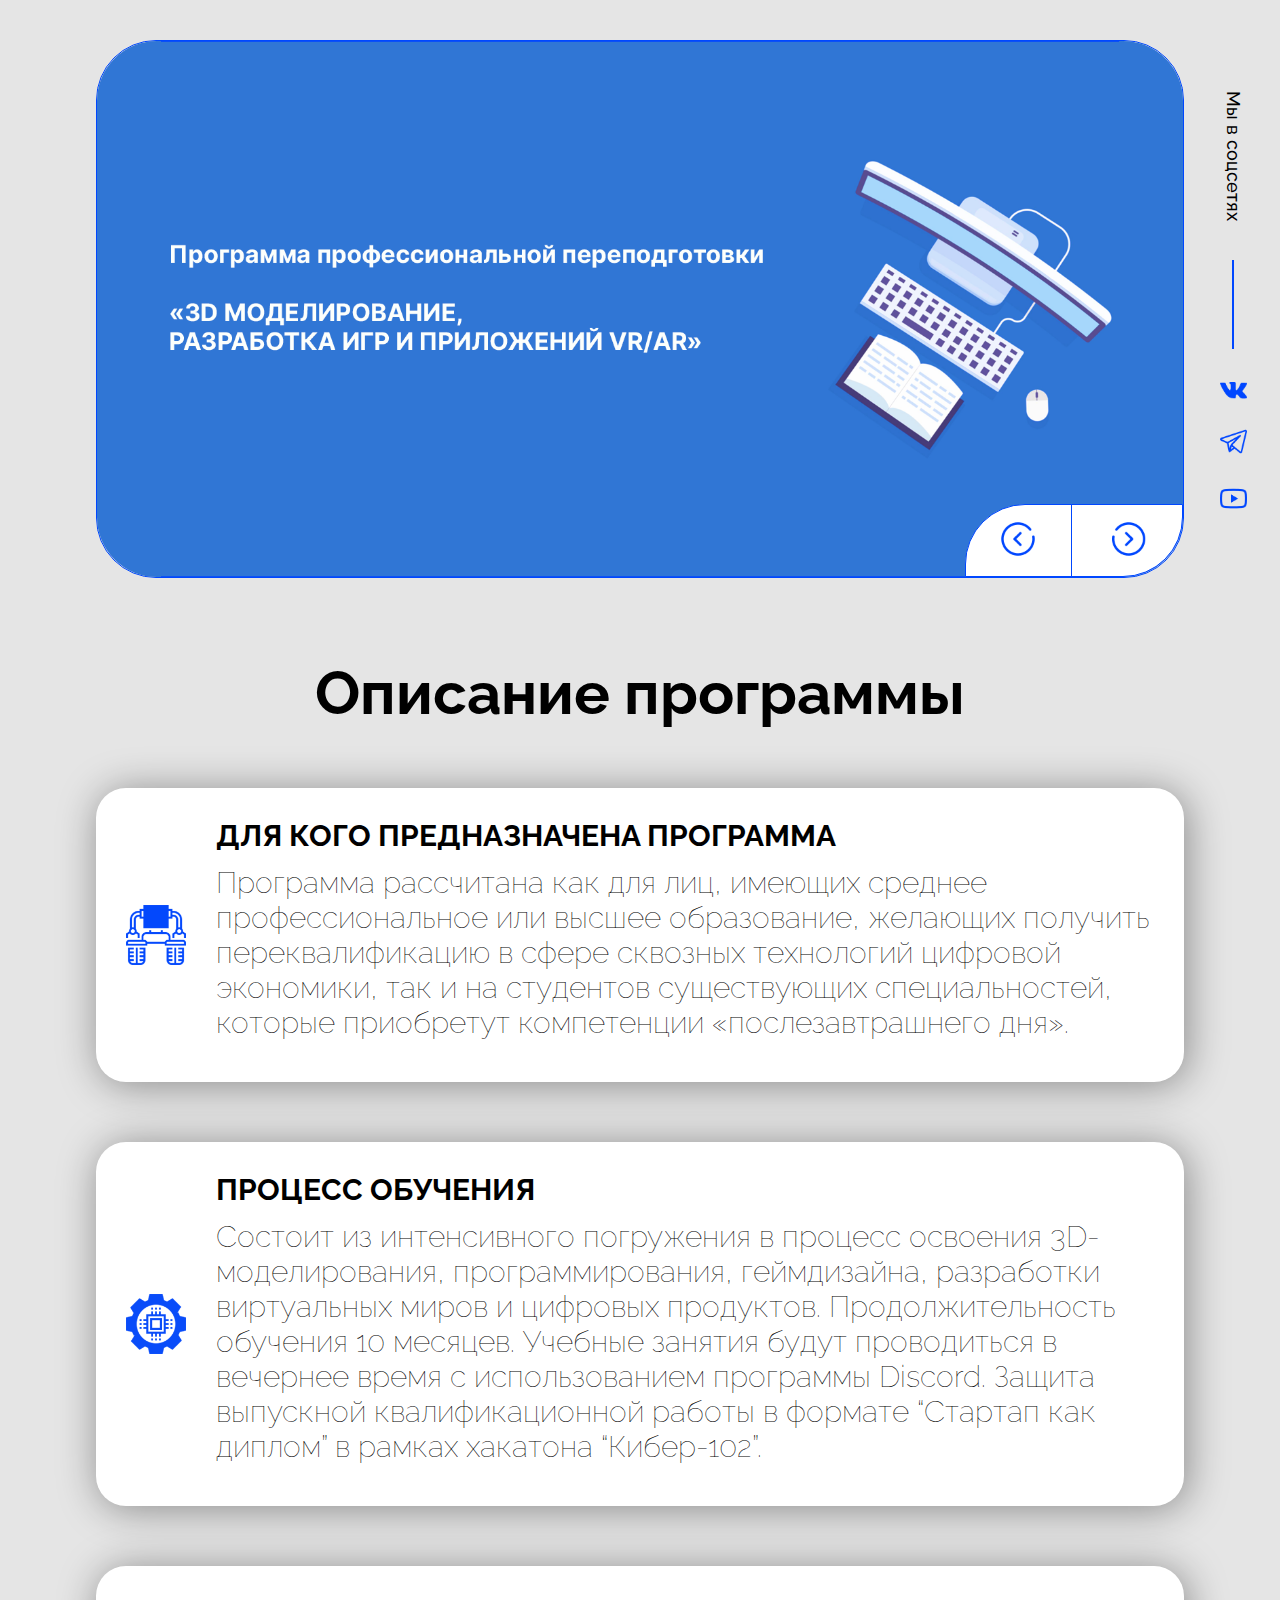
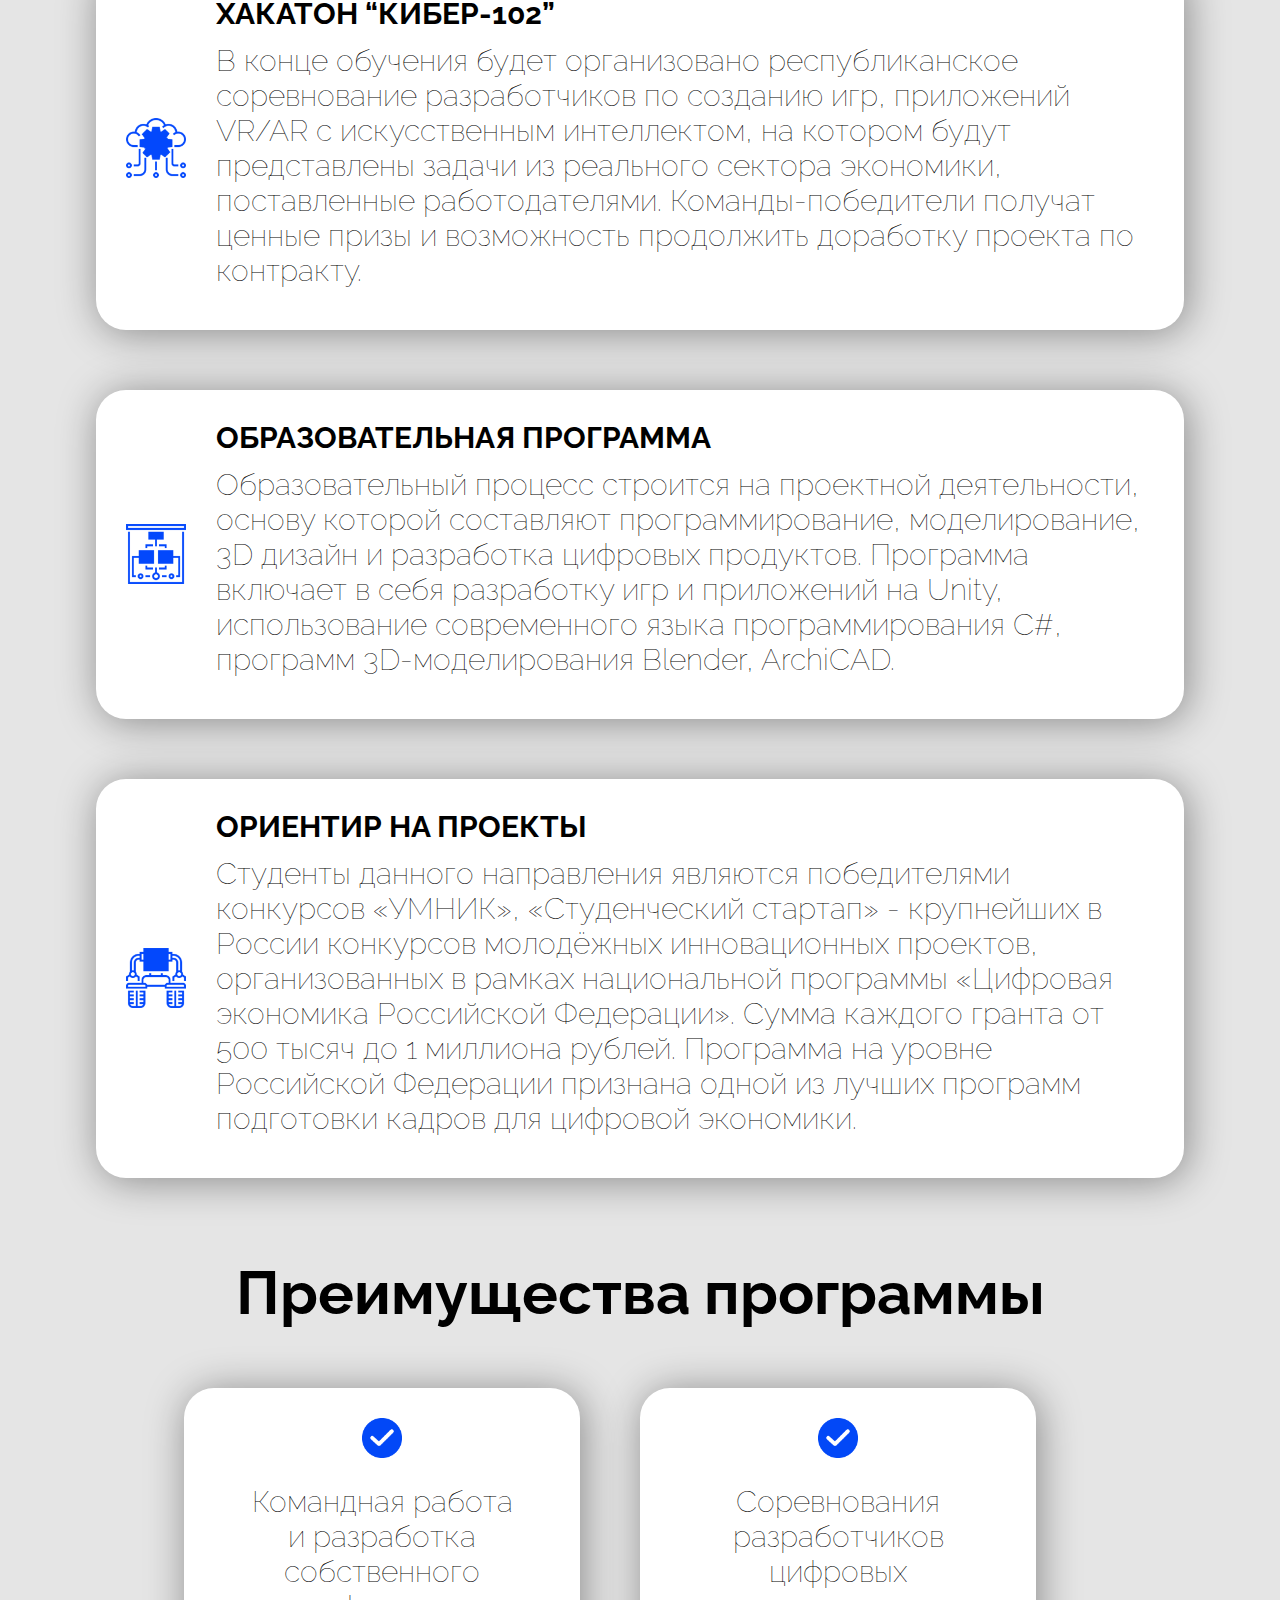
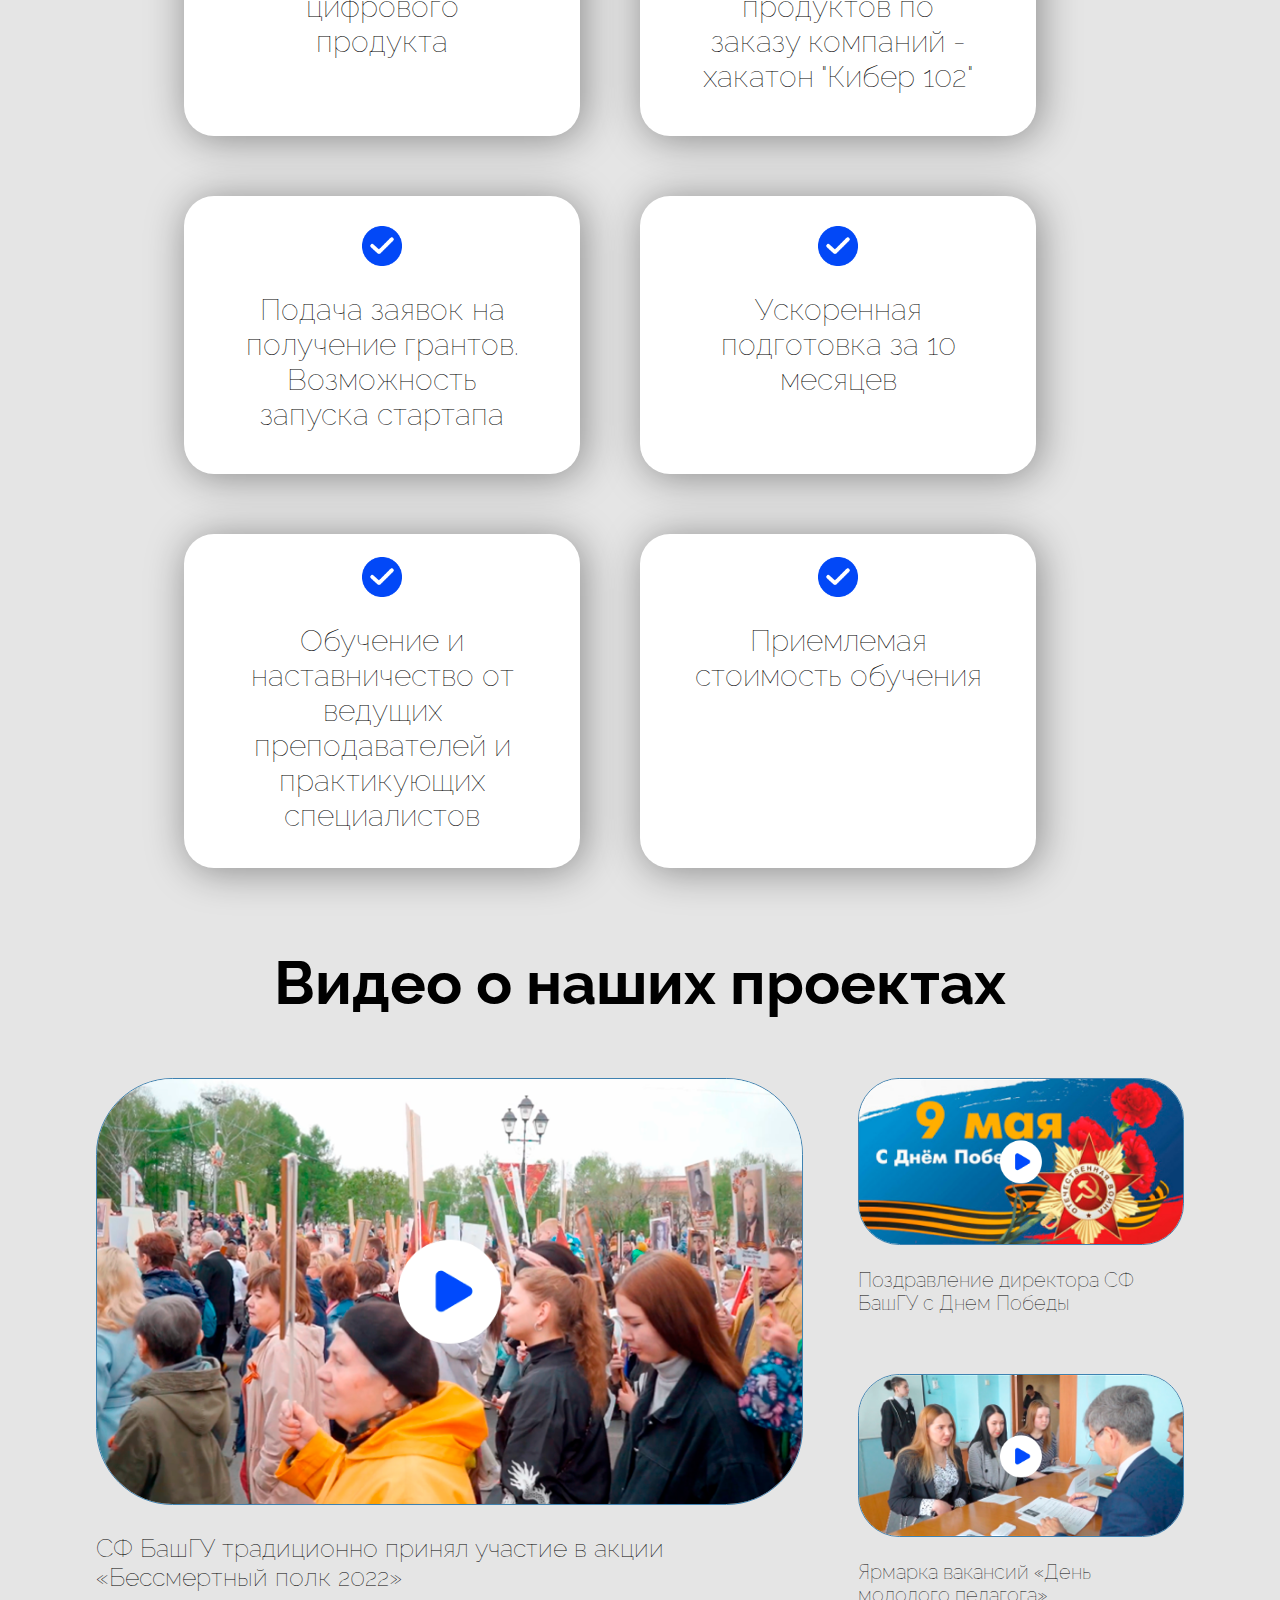
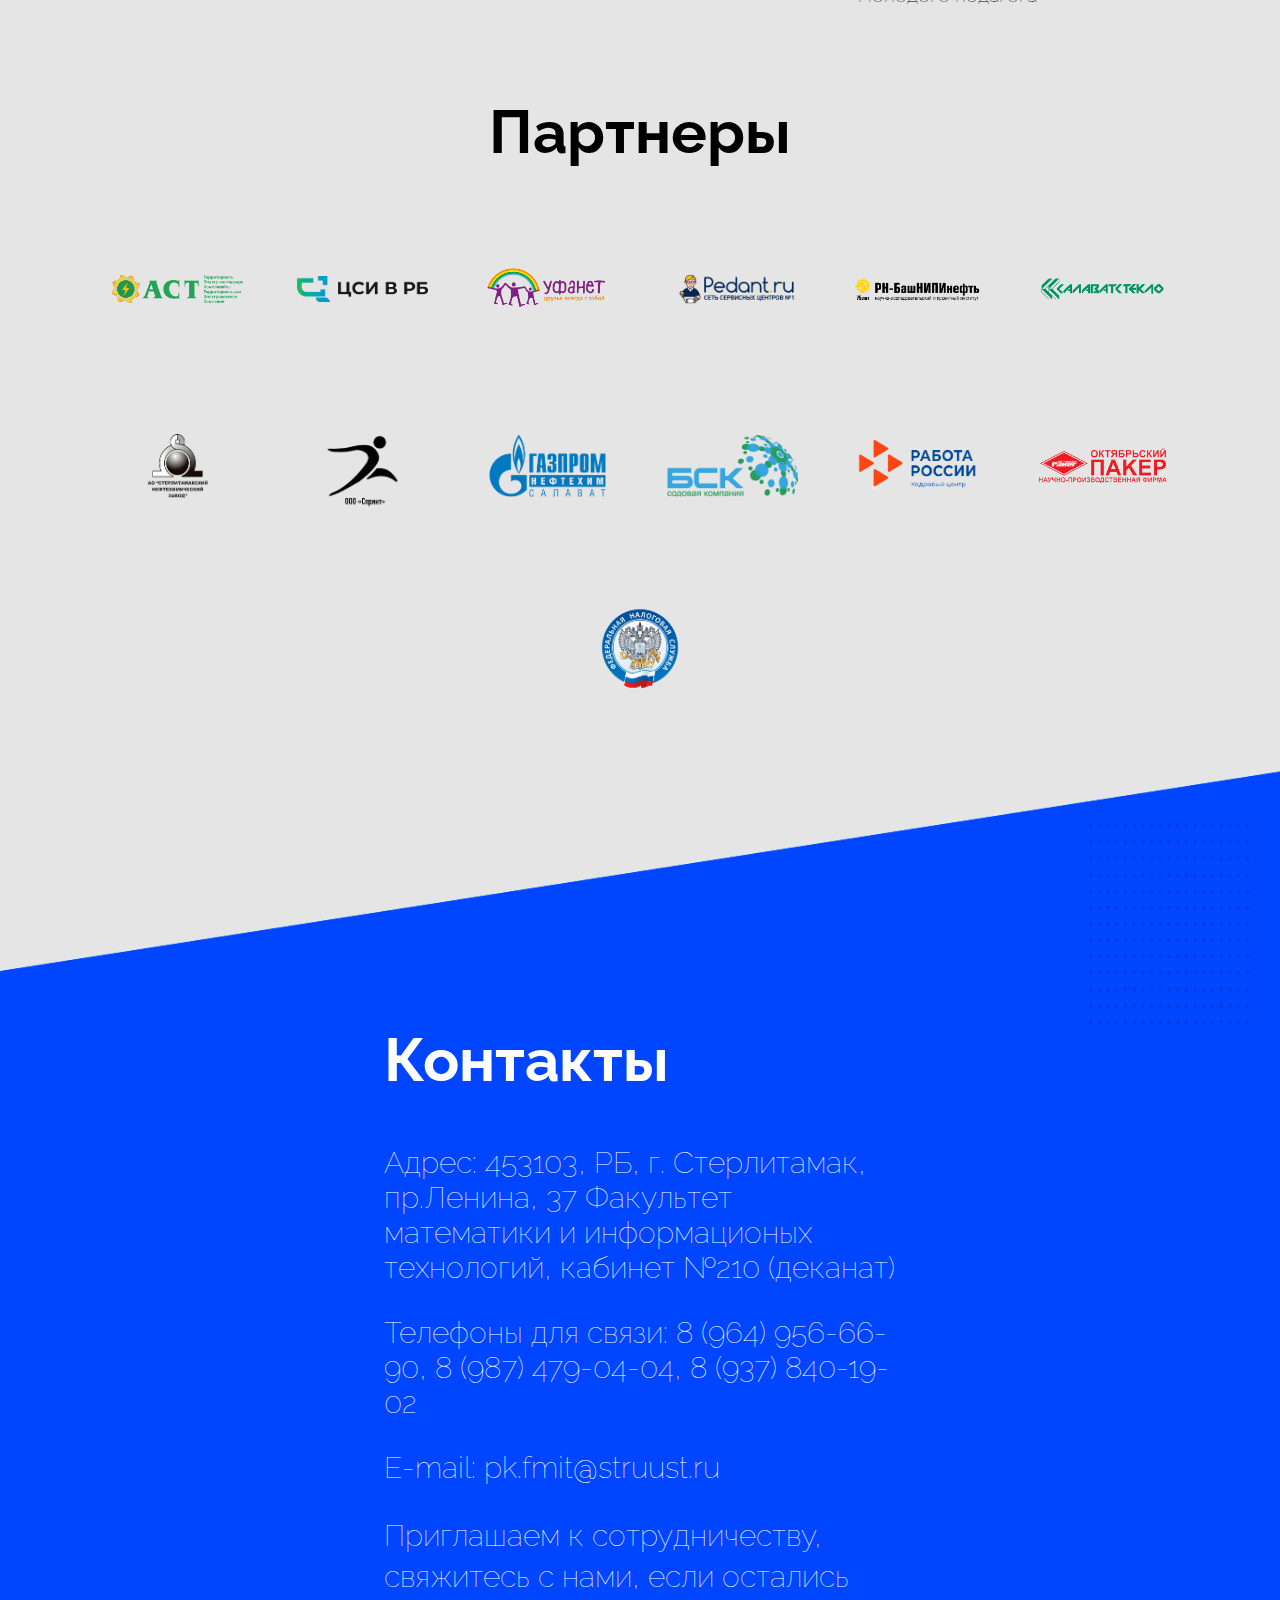
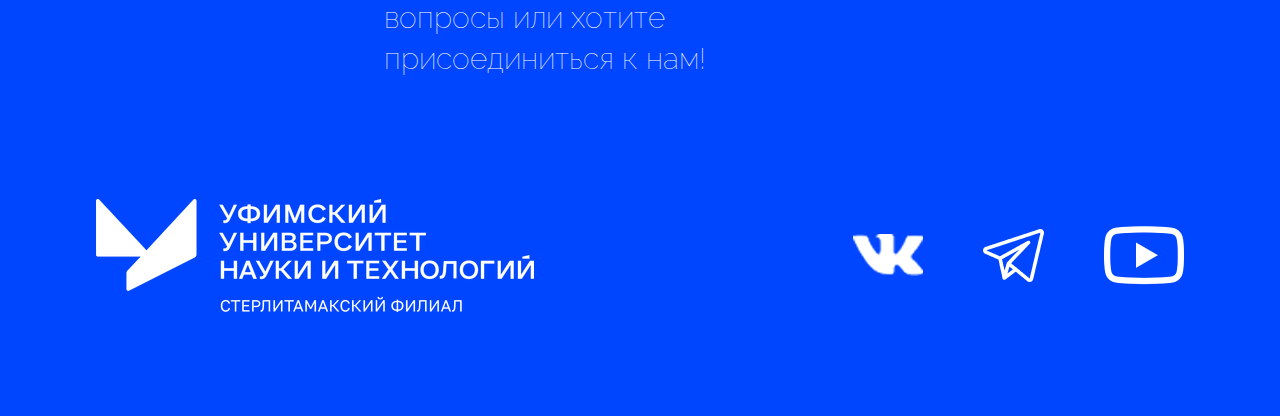
==== src/main.html @ 547895f0 "35" ====
<!DOCTYPE html>
<html lang="en">
<head>
    <meta charset="UTF-8">
    <title>Title</title>
    <link rel="stylesheet" href="style.css">
    <link rel="preconnect" href="https://fonts.googleapis.com">
    <link rel="preconnect" href="https://fonts.gstatic.com" crossorigin>
    <link href="https://fonts.googleapis.com/css2?family=Raleway:wght@400;500;600;700&display=swap" rel="stylesheet">
    <script src="slider.js"></script>
    <script src="videoplayer.js"></script>
</head>
<body>
<!--    <div class="header">-->
<!--        <div class="header-button">-->
<!--            <input id="scroll-button" type="button" value="Отправить заявку"/>-->
<!--        </div>-->
<!--    </div>-->

    <div class="wrapper">
        <div class="player">
            <video class="video"></video>
            <div class="controls">
                <div class="controls-play"><img class="controls-play-button" src="images/buttons/button-play.png"/></div>
                <div class="controls-progress"><input type="range" class="progress" min="0" max="100" step="1" value="1"></div>
                <div class="controls-time">00:00</div>
            </div>
        </div>
    </div>

    <div class="gallery">
        <div class="gallery-wrapper">
            <div class="gallery-wrapper-left">
                <img class="gallery-wrapper-item" src="images/gallery/rectangle31.png"/>
                <img class="gallery-wrapper-item" src="images/gallery/gallery11.png"/>
                <img class="gallery-wrapper-item" src="images/gallery/gallery21.png"/>
                <div class="gallery-wrapper-controls">
                    <button class="gallery-wrapper-controls-prev">
                        <img src="images/buttons/arrow-left-circle-blue.png"/>
                    </button>
                    <button class="gallery-wrapper-controls-next">
                        <img src="images/buttons/arrow-left-circle-blue.png"/>
                    </button>
                </div>
<!--                <div class="header-button">-->
<!--                    <input id="scroll-button" type="button" value="Отправить заявку"/>-->
<!--                </div>-->
            </div>
            <div class="gallery-wrapper-right">
                <p>Мы в соцсетях</p>
                <hr/>
                <a href="https://vk.com/gdvrrb" target="_blank"><img class="social-web-item" src="images/socials/vk-icon-blue.png"/></a>
                <a href="*" target="_blank"><img class="social-web-item" src="images/socials/telegram-icon-blue.png"/></a>
                <a href="*" target="_blank"><img class="social-web-item" src="images/socials/youtube-icon-blue.png"/></a>
            </div>
        </div>
    </div>
    <div class="advantages">
        <h1>Описание программы</h1>
        <div class="description-cards">
            <div class="advantages-cards-long-item">
                <img src="images/description4.png"/>
                <div class="advantages-cards-long-item-text">
                    <h3>ДЛЯ КОГО ПРЕДНАЗНАЧЕНА ПРОГРАММА </h3>
                    <p>Программа рассчитана как для лиц, имеющих среднее профессиональное или высшее образование, желающих получить переквалификацию в сфере сквозных технологий цифровой экономики, так и на студентов существующих специальностей, которые приобретут компетенции «послезавтрашнего дня».</p>
                </div>
            </div>
            <div class="advantages-cards-long-item">
                <img src="images/description1.png"/>
                <div class="advantages-cards-long-item-text">
                    <h3>ПРОЦЕСС ОБУЧЕНИЯ</h3>
                    <p>Состоит из интенсивного погружения в процесс освоения 3D-моделирования, программирования, геймдизайна, разработки виртуальных миров и цифровых продуктов. Продолжительность обучения 10 месяцев. Учебные занятия будут проводиться в вечернее время с использованием программы Discord.  Защита выпускной квалификационной работы в формате “Стартап как диплом” в рамках хакатона “Кибер-102”.</p>
                </div>
            </div>
            <div class="advantages-cards-long-item">
                <img src="images/description2.png"/>
                <div class="advantages-cards-long-item-text">
                    <h3>ХАКАТОН “КИБЕР-102”</h3>
                    <p>В конце обучения будет организовано республиканское соревнование разработчиков по созданию  игр, приложений VR/AR с искусственным интеллектом, на котором будут представлены задачи из реального сектора экономики, поставленные работодателями. Команды-победители получат ценные призы и возможность продолжить доработку проекта по контракту.</p>
                </div>
            </div>
            <div class="advantages-cards-long-item">
                <img src="images/description3.png"/>
                <div class="advantages-cards-long-item-text">
                    <h3>ОБРАЗОВАТЕЛЬНАЯ ПРОГРАММА</h3>
                    <p>Образовательный процесс строится на проектной деятельности, основу которой составляют программирование, моделирование, 3D дизайн и разработка цифровых продуктов. Программа включает в себя разработку игр и приложений на Unity, использование современного языка программирования C#,  программ 3D-моделирования Blender, ArchiCAD.</p>
                </div>
            </div>
            <div class="advantages-cards-long-item">
                <img src="images/description4.png"/>
                <div class="advantages-cards-long-item-text">
                    <h3>ОРИЕНТИР НА ПРОЕКТЫ</h3>
                    <p>Студенты данного направления являются победителями конкурсов «УМНИК», «Студенческий стартап» - крупнейших в России конкурсов молодёжных инновационных проектов, организованных в рамках национальной программы «Цифровая экономика Российской Федерации». Сумма каждого гранта от 500 тысяч до 1 миллиона рублей. Программа на уровне Российской Федерации признана одной из лучших программ подготовки кадров для цифровой экономики.</p>
                </div>
            </div>
        </div>
    </div>
    <div class="advantages">
        <h1>Преимущества программы</h1>
        <div class="advantages-cards">
            <div class="advantages-cards-short-item">
                <img src="images/checked2.png"/>
                <div class="advantages-cards-short-item-text">
                    <h3>Командная работа и разработка собственного цифрового продукта</h3>

                </div>
            </div>
            <div class="advantages-cards-short-item">
                <img src="images/checked2.png"/>
                <div class="advantages-cards-short-item-text">
                    <h3>Соревнования разработчиков цифровых продуктов по заказу компаний - хакатон "Кибер 102"</h3>
                </div>
            </div>
            <div class="advantages-cards-short-item">
                <img src="images/checked2.png"/>
                <div class="advantages-cards-short-item-text">
                    <h3>Подача заявок на получение грантов. Возможность запуска стартапа</h3>
                </div>
            </div>
            <div class="advantages-cards-short-item">
                <img src="images/checked2.png"/>
                <div class="advantages-cards-short-item-text">
                    <h3>Ускоренная подготовка за 10 месяцев</h3>
                </div>
            </div>
            <div class="advantages-cards-short-item">
                <img src="images/checked2.png"/>
                <div class="advantages-cards-short-item-text">
                    <h3>Обучение и наставничество от ведущих преподавателей и практикующих специалистов</h3>
                </div>
            </div>
            <div class="advantages-cards-short-item">
                <img src="images/checked2.png"/>
                <div class="advantages-cards-short-item-text">
                    <h3>Приемлемая стоимость обучения</h3>
                </div>
            </div>
        </div>
    </div>
    <div class="videonews">
        <div class="videonews-top">
            <h3>Видео о наших проектах</h3>
        </div>
        <div class="videonews-content">
            <div class="videonews-content-left">
                <div class="videonews-content-left-item">
                    <div class="big-image-wrapper">
                        <img src="images/videonews11.png"/>
                        <button class="big-image-wrapper-button">
                            <img src="images/buttons/button-play.png">
                        </button>
                    </div>
<!--                    <div class="wrapper">-->
<!--                        <div class="player">-->
<!--                            <video src="images/Imagine%20Dragons%20-%20Natural.mp4"></video>-->
<!--                            <div class="controls">-->
<!--                                <div class="controls-play"><img class="controls-play-button" src="images/buttons/button-play.png"/></div>-->
<!--                                <div class="controls-stop"><img class="controls-play-button" src="images/buttons/button-stop.png"/></div>-->
<!--                                <div class="controls-progress"><input type="range" class="progress"></div>-->
<!--                                <div class="controls-time">00:00</div>-->
<!--                            </div>-->
<!--                        </div>-->
<!--                    </div>-->
                    <p>СФ БашГУ традиционно принял участие в акции «Бессмертный полк 2022»</p>
                </div>
            </div>
            <div class="videonews-content-right">
                <div class="videonews-content-right-item">
                    <div class="small-image-wrapper">
                        <img src="images/videonews21.png"/>
                        <button class="small-image-wrapper-button">
                            <img src="images/buttons/button-play.png"/>
                        </button>
                    </div>
<!--                    <div class="wrapper">-->
<!--                        <div class="player">-->
<!--                            <video src="images/Imagine%20Dragons%20-%20Natural.mp4"></video>-->
<!--                            <div class="controls">-->
<!--                                <div class="controls-play"><img class="controls-play-button" src="images/buttons/button-play.png"/></div>-->
<!--                                <div class="controls-stop"><img class="controls-play-button" src="images/buttons/button-stop.png"/></div>-->
<!--                                <div class="controls-progress"><input type="range" class="progress"></div>-->
<!--                                <div class="controls-time">00:00</div>-->
<!--                            </div>-->
<!--                        </div>-->
<!--                    </div>-->
                    <p>Поздравление директора СФ БашГУ с Днем Победы</p>
                </div>
                <div class="videonews-content-right-item">
                    <div class="small-image-wrapper">
                        <img src="images/videonews31.png"/>
                        <button class="small-image-wrapper-button">
                            <img src="images/buttons/button-play.png"/>
                        </button>
                    </div>
<!--                    <div class="wrapper">-->
<!--                        <div class="player">-->
<!--                            <video src="images/Imagine%20Dragons%20-%20Natural.mp4"></video>-->
<!--                            <div class="controls">-->
<!--                                <div class="controls-play"><img class="controls-play-button" src="images/buttons/button-play.png"/></div>-->
<!--                                <div class="controls-stop"><img class="controls-play-button" src="images/buttons/button-stop.png"/></div>-->
<!--                                <div class="controls-progress"><input type="range" class="progress"></div>-->
<!--                                <div class="controls-time">00:00</div>-->
<!--                            </div>-->
<!--                        </div>-->
<!--                    </div>-->
                    <p>Ярмарка вакансий «День молодого педагога»</p>
                </div>
            </div>
        </div>
    </div>
    <div class="partners">
        <h1>Партнеры</h1>
        <div class="partners-content">
            <div class="partners-content-item"><img src="images/partners/parnters-AST.png" /></div>
            <div class="partners-content-item"><img src="images/partners/partners-CSI.png" /></div>
            <div class="partners-content-item"><img src="images/partners/parnters-ufanet.png" /></div>
            <div class="partners-content-item"><img src="images/partners/parnters-Pedant.png" /></div>
            <div class="partners-content-item"><img src="images/partners/parnters-RN-BNIPIN.png" /></div>
            <div class="partners-content-item"><img src="images/partners/parnters-SalavatSteklo.png" /></div>
            <div class="partners-content-item"><img src="images/partners/parnters-SNHZ.png" /></div>
            <div class="partners-content-item"><img src="images/partners/parnters-Sprint.png" /></div>
            <div class="partners-content-item"><img src="images/partners/parnters-GNHS.png" /></div>
            <div class="partners-content-item"><img src="images/partners/partners-BSK.png" /></div>
            <div class="partners-content-item"><img src="images/partners/partners-RabotaRossii1.png" /></div>
            <div class="partners-content-item"><img src="images/partners/parnters-Paker.png" /></div>
            <div class="partners-content-item"><img src="images/partners/parnters-FNZ1.png" /></div>
        </div>
    </div>
    <div class="background-contacts">
        <div class="contacts">
            <div class="contacts-content">
                <div class="contacts-content-left">
                    <h1>Контакты</h1>
                    <p><span>Адрес:</span> 453103, РБ, г. Стерлитамак, пр.Ленина, 37 Факультет математики и информационых технологий, кабинет №210 (деканат)</p>
                    <p><span>Телефоны для связи:</span> 8 (964) 956-66-90, 8 (987) 479-04-04, 8 (937) 840-19-02</p>
                    <p><span>E-mail:</span> pk.fmit@struust.ru</p>
                    <h3>Приглашаем к сотрудничеству, свяжитесь с нами, если остались вопросы или хотите присоединиться к нам!</h3>
                </div>
<!--                <div class="contacts-content-right">-->
<!--                    <form>-->
<!--                        <h2>Заполните форму для связи с нами</h2>-->
<!--                        <input type="text" placeholder="Ваше имя"/>-->
<!--                        <input type="tel" placeholder="Телефон"/>-->
<!--                        <input type="email" placeholder="E-mail"/>-->
<!--                        <input type="submit" value="Отправить заявку"/>-->
<!--                    </form>-->
<!--                </div>-->
            </div>
        </div>
        <div class="footer">
            <div class="footer-left">
                <a href="https://uustr.ru" target="_blank">
                    <img src="images/socials/rsz_1БЕЛЫЙ.png"/>
                </a>
<!--                <div class="footer-left-title">-->
<!--                    <p>УФИМСКИЙ УНИВЕРСИТЕТ НАУКИ И ТЕХНОЛОГИЙ</p>-->
<!--                    <h3>СТЕРЛИТАМАКСИЙ ФИЛИАЛ</h3>-->
<!--                </div>-->
            </div>
            <div class="footer-right">
                <a href="https://vk.com/gdvrrb" target="_blank"><img src="images/socials/vk-icon-white1.png"/></a>
                <a href="*" target="_blank"><img src="images/socials/telegram-icon-white.png"/></a>
                <a href="*" target="_blank"><img src="images/socials/youtube-icon-white.png"/></a>
            </div>
        </div>
    </div>
</body>
</html>
---- src/style.css ----
:root {
    --scale: 1;
}

*, *::before, *::after {
    box-sizing: border-box;
}

body {
    color: #000000;
    background-color: #E5E5E5;
    font-family: 'Raleway', sans-serif;
    display: flex;
    flex-direction: column;
    align-items: center;
    margin: 0;
}

button {
    padding: 0;
    background: none;
    border: none;
    cursor: pointer;
}

.header {
    width: 85%;
    display: flex;
    justify-content: flex-end;
    margin-top: 30px;
}

.header-button {
    position: absolute;
    top: 0;
    right: 0;
    display: flex;
    flex-direction: column;
    flex-wrap: nowrap;
    align-items: center;
}

.header-button input{
    background-color: white;
    color: black;
    font-weight: 400;
    font-size: 24px;
    line-height: 28px;
    width: 100%;
    padding: 32px 24px;
    border: 1px solid #0047FF;
    border-radius: 0 60px;
}

.header-button input[type="button"] {
    background: #ffffff;
    font-weight: 600;
    line-height: 42px;
    color: #0047ff;
    cursor: pointer;
    font-size: 1.6vw;
}

.advantages {
    width: 85%;
    margin: 0 auto;
}

.advantages h1 {
    text-align: center;
    font-weight: 700;
    font-size: 60px;
    line-height: 70px;
    margin-top: 80px;
    margin-bottom: 60px;
}

.description-cards {
    display: flex;
    flex-direction: row;
    flex-wrap: wrap;
    justify-content: center;
}

.advantages-cards {
    display: flex;
    flex-direction: row;
    flex-wrap: wrap;
    justify-content: center;
}

/*.advantages-cards-short-item:nth-child(n+4) {*/
/*    margin-bottom: 0;*/
/*}*/

.advantages-cards-long-item {
    background: #FFFFFF;
    box-shadow: calc(3px * var(--scale)) calc(3px * var(--scale)) calc(40px * var(--scale)) rgba(0, 0, 0, 0.4);
    border-radius: calc(30px * var(--scale));
    padding: calc(30px * var(--scale));
    width: 100%;
    margin-bottom: calc(60px * var(--scale));
    display: flex;
    flex-direction: row;
    flex-wrap: nowrap;
    gap: 30px;
}

.advantages-cards-long-item:last-child {
    margin-bottom: 0;
}

.advantages-cards-long-item img {
    width: calc(60px * var(--scale));
    height: calc(60px * var(--scale));
    margin: auto;
}

.advantages-cards-long-item h3 {
    font-weight: 700;
    font-size: calc(30px * var(--scale));
    line-height: calc(35px * var(--scale));
    margin-top: 0;
    margin-bottom: calc(12px * var(--scale));
}

.advantages-cards-long-item p {
    font-weight: 100;
    font-size: calc(30px * var(--scale));
    line-height: calc(35px * var(--scale));
    margin-top: 0;
    margin-bottom: calc(12px * var(--scale));
}

.advantages-cards-short-item {
    background: #FFFFFF;
    box-shadow: calc(3px * var(--scale)) calc(3px * var(--scale)) calc(40px * var(--scale)) rgba(0, 0, 0, 0.4);
    border-radius: calc(30px * var(--scale));
    padding: calc(30px * var(--scale));
    width: calc(396px * var(--scale));
    margin-right: calc(60px * var(--scale));
    margin-bottom: calc(60px * var(--scale));
    display: flex;
    flex-direction: column;
    flex-wrap: nowrap;
    position: relative;
}

.advantages-cards-short-item img {
    width: calc(40px * var(--scale));
    height: calc(40px * var(--scale));
    margin-bottom: calc(26px * var(--scale));
    margin-left: auto;
    margin-right: auto;
    display: block;
}

.advantages-cards-short-item-text {
    height: 100%;
}

.advantages-cards-short-item h3 {
    font-weight: 100;
    font-size: calc(30px * var(--scale));
    line-height: calc(35px * var(--scale));
    text-align: center;
    margin: 0 30px calc(12px * var(--scale));
}

.advantages-cards-short-item p {
    font-weight: 400;
    margin-top: 0;
    font-size: calc(30px * var(--scale));
    line-height: calc(35px * var(--scale));
}

.gallery {
    width: 100%;
    overflow: hidden;
    margin: 40px auto 0;
}

.gallery-wrapper {
    display: flex;
    flex-direction: row;
    align-items: flex-start;
    position: relative;
    width: 100%;
    height: 100%;
    justify-content: center;
}

.gallery-wrapper-left {
    position: relative;
    width: 85%;
    height: calc(42vw * var(--scale));
    border: 1px solid #0047FF;
    border-radius: 60px;
}

.gallery-wrapper-right {
    position: absolute;
    top: 4vw;
    right: 2.6vw;
    display: flex;
    flex-direction: column;
    flex-wrap: nowrap;
    align-items: center;
}

.gallery-wrapper-right a {
    cursor: pointer;
}

.gallery-wrapper-right p, .gallery-wrapper-right hr {
    writing-mode: vertical-rl;
}

.gallery-wrapper-right p {
    margin: 0;
    font-weight: 500;
    font-size: 18px;
    line-height: 21px;
}

.gallery-wrapper-right hr {
    margin: 3vw 0 2.6vw;
    border: 1px solid #0047FF;
    height: 7vw;
}

.gallery-wrapper-item {
    position: absolute;
    top: 0;
    left: 0;
    width: 100%;
    height: 100%;
    border-radius: 60px;
    opacity: 0;
    transition: opacity 0.5s ease-in-out;
 }

.gallery-wrapper-item.active {
    opacity: 1;
}

.gallery-wrapper-controls {
    position: absolute;
    bottom: 0;
    right: 0;
    background-color: white;
    border-radius: 60px 0;
    border: 1px solid #0047FF;
}

.gallery-wrapper-controls button {
    width: 160px;
    height: 105px;
    width: 8.3vw;
    height: 5.5vw;
}

.gallery-wrapper-controls button.gallery-wrapper-controls-prev {
    border-right: 1px solid #0047FF;
}

.gallery-wrapper-controls button img {
    width: 3.1vw;
}

.gallery-wrapper-controls-next img {
    transform: scaleX(-1);
}

.social-web-item {
    margin-bottom: 2vw;
    width: 2.1vw;
}

.background-news {
    width: 100%;
    background-image: url("images/news-background1.png");
    background-position: 0 0;
    background-repeat: no-repeat;
    background-size: 100% 100%;

    display: flex;
    justify-content: center;

    padding-top: 324px;
    padding-bottom: 228px;
}

.news {
    width: 85%;
    display: flex;
    flex-wrap: nowrap;
    flex-direction: column;
    color: #FFF;
}

.news-top {

}

.news-top hr {
    border: 2px solid #FFF;
    margin-bottom: 40px;
}

.news-top-content {
    display: flex;
    flex-wrap: nowrap;
    flex-direction: row;
    align-items: baseline;
    justify-content: space-between
}

.news-top-content-left {

}

.news-top-content-left h2 {
    font-weight: 600;
    font-size: 40px;
    line-height: 47px;
}

.news-top-content-right {
    display: flex;
    flex-wrap: nowrap;
    flex-direction: row;
}

.news-top-content-right p {
    font-weight: 600;
    font-size: 30px;
    line-height: 35px;
    margin-right: 89px;
}

.news-top-content-right p:first-child {
    margin-right: 126px;
}

.news-top-content-right-prev, .news-top-content-right-next {
    padding: 0;
    background: transparent;
    border: 0;
}

.news-top-content-right-prev {
    margin-right: 21px;
}

.news-top-content-right-next {
    transform: scaleX(-1);
}

.news-content {
    display: flex;
    flex-wrap: nowrap;
    gap: 60px;
}

.news-content-short {
    width: 50%;
}

.news-content-short-item {
    border-bottom: 1px solid #E9E9E9;
}

.news-content-short-item:last-child {
    border-bottom: none;
}

.news-content-short-item p {
    font-weight: 400;
    font-size: 20px;
    line-height: 23px;
    margin-bottom: 21px;
}

.news-content-short-item h3 {
    font-weight: 600;
    font-size: 25px;
    line-height: 29px;
    margin-bottom: 50px;
}

.news-content-short-item:last-child h3{
    margin-bottom: 0;
}

.news-content-long {
    display: flex;
    /* width: 40%; */
    flex-direction: column;
    /* margin-left: 154px; */
    justify-content: space-between;
}

.news-content-long-top {
    display: flex;
    flex-direction: row;
    flex-wrap: nowrap;
    justify-content: space-between;
    margin-bottom: auto;
}

.news-content-long-top-wrapper {
    position: relative;
}

.news-content-long-top-wrapper img {
    width: 100%;
    height: 100%;
    border-radius: 40px 40px 0 0 ;
    object-fit: fill;
}

.news-content-long-top-wrapper:first-child {
    width: 66%;
}

.news-content-long-top-wrapper-date {
    position: absolute;
    top: 0;
    right: 0;
    background: #FFFFFF;
    border-radius: 0 40px;
    width: 135px;
    display: flex;
    flex-direction: column;
    flex-wrap: nowrap;
    align-content: center;
    height: 100px;
    align-items: center;
    color: #0047FF;
}

.news-content-long-top-wrapper-date h4 {
    font-weight: 600;
    font-size: 40px;
    line-height: 47px;
    margin: 0;
}

.news-content-long-top-wrapper-date p {
    font-weight: 600;
    font-size: 30px;
    line-height: 35px;
    margin: 0;
}

.news-content-long-top-wrapper-desc {
    position: absolute;
    /*bottom: 0;*/
    top: 100%;
    background: #fff;
    border-radius: 0 0 40px 40px;
    text-align: left;
    height: 37%;
    padding: 40px 45px;
    color: #000A64;
}

.news-content-long-top-wrapper:last-child .news-content-long-top-wrapper-desc{
    padding: 15px 20px;
}

.news-content-long-top-wrapper-desc p {
    margin: 0;
    font-weight: 600;
    font-size: 25px;
    line-height: 29px;
}

.news-content-long-top-wrapper:last-child .news-content-long-top-wrapper-desc p{
    font-weight: 600;
    font-size: 22px;
    line-height: 26px;
}

.news-content-long-bottom {
    display: flex;
    flex-direction: row;
    flex-wrap: nowrap;
    gap: 60px;
}

.news-content-long-bottom-item {
    width: 100%;
}

.news-content-long-bottom-item img {
    width: 100%;
    margin-bottom: 25px;
}

.news-content-long-bottom-item p {
    margin: 0 0 21px;
}

.news-content-long-bottom-item h3 {
    margin: 0;
}

.videonews {
    width: 85%;
    display: flex;
    flex-direction: column;
    flex-wrap: nowrap;
}

.videonews-top {
    display: flex;
    flex-direction: row;
    flex-wrap: nowrap;
    justify-content: center;
}

.videonews-top-left {
    width: 75%;
    display: flex;
    flex-direction: row;
    flex-wrap: nowrap;
    align-items: baseline;
    padding-bottom: 32px;
    border-bottom: 2px solid #0047FF;
    justify-content: space-between;
}

.videonews-top-left h3 {
    font-weight: 600;
    font-size: 40px;
    line-height: 47px;
    margin: 0;
    width: 65%;
}

.videonews-top-left p {
    font-weight: 600;
    font-size: 30px;
    line-height: 35px;
    margin: 0;
    text-align: center;
    width: 30%;
}

.videonews-top-right {
    width: 22%;
}

.videonews-top-right h3 {
    font-weight: 600;
    font-size: 40px;
    line-height: 47px;
    margin: 0;
    text-align: center;
}

.videonews-content {
    display: flex;
    flex-direction: row;
    flex-wrap: nowrap;
    justify-content: space-between;
}

.videonews-content-big {
    display: flex;
    flex-direction: row;
    flex-wrap: nowrap;
    width: 75%;
    justify-content: space-between;
}

.videonews-content-big-left {
    width: 65%;
}

.videonews-content-big-left p {
    font-weight: 600;
    font-size: 25px;
    line-height: 29px;
    margin: 40px 0 0 0;
}

.videonews-content-big-right {
    display: flex;
    flex-direction: column;
    flex-wrap: nowrap;
    width: 30%;
}

.videonews-content-big-right-item {
    margin-bottom: 11%;
}

.videonews-content-big-right-item p {
    font-weight: 600;
    font-size: 20px;
    line-height: 23px;
    margin: 20px 0 0 0;
}

.videonews-content-small {
    display: flex;
    flex-direction: column;
    flex-wrap: nowrap;
    width: 21%;
}

.videonews-content-small p {
    font-weight: 600;
    font-size: 25px;
    line-height: 29px;
    padding: 40px 0;
    margin: 0;
    border-bottom: 1px solid #C1C1C1;
}

.videonews-content-small > p:first-child {
    padding-top: 0;
}

.videonews-content-small p:last-child {
    padding: 0;
    border-bottom: none;
}

.videonews-content-small-button {
    margin-top: 40px;
    width: fit-content;
}

.videonews-content-small-button p {
    text-align: left;
    color: #0047FF;
    font-weight: 600;
    font-size: 30px;
    line-height: 35px;
}

.small-image-wrapper, .big-image-wrapper {
    position: relative;
}

.small-image-wrapper img, .big-image-wrapper img {
    width: 100%;
}

.small-image-wrapper > img, .big-image-wrapper > img {
    border: 1px solid #3f82b1;
}

.small-image-wrapper > img {
    border-radius: calc(20px + 18 * (100vw / 1080));
}

.big-image-wrapper > img {
    border-radius: calc(60px + 14 * (100vw / 1080));
}

.small-image-wrapper-button, .big-image-wrapper-button {
    position: absolute;
    top: 50%;
    left: 50%;
    transform: translate(-50%, -50%);
}

.small-image-wrapper-button img {
    width: 3.3vw;
}

.big-image-wrapper-button img {
    width: 8.1vw;
}

.background-contacts {
    width: 100%;
    background-image: url("images/contacts-background.png");
    background-position: 0 0;
    background-repeat: no-repeat;
    background-size: 100% 100%;

    display: flex;
    justify-content: center;
    flex-wrap: wrap;

    padding-top: 288px;
    /*padding-bottom: 228px;*/
}

.contacts {
    width: 85%;
    /*display: flex;*/
    /*margin: auto;*/
    margin-bottom: 120px;
}

.contacts-content {
    display: flex;
    flex-direction: row;
    flex-wrap: nowrap;
    justify-content: center;
    align-items: center;
}

.contacts-content-left {
    width: 47%;
    height: 63%;
    color: #FFF;
    display: flex;
    flex-direction: column;
    flex-wrap: nowrap;
    justify-content: center;
}

.contacts-content-left h1 {
    font-weight: 700;
    font-size: 60px;
    line-height: 70px;
    margin: 0 0 50px;
}

.contacts-content-left p {
    font-weight: 100;
    font-size: 30px;
    line-height: 35px;
    margin: 0 0 30px;
}

.contacts-content-left p:last-child {
    margin: 0 0 50px;
}

.contacts-content-left p span{
    font-weight: 100;
}

.contacts-content-left h3 {
    margin: 0;
    font-weight: 100;
    font-size: 30px;
    line-height: 41px;
}

.contacts-content-right {
    background: #FFFFFF;
    border-radius: 30px;
    width: 43%;
    display: flex;
    justify-content: center;
}

.contacts-content-right form {
    display: flex;
    flex-direction: column;
    flex-wrap: nowrap;
    align-items: center;
    width: 71%;
    margin: 60px 0;
}

.contacts-content-right h2 {
    font-weight: 700;
    font-size: 40px;
    line-height: 47px;
    text-align: center;
}

.contacts-content-right input {
    background-color: white;
    color: black;
    border-radius: 30px;
    border: 2px solid blue;
    font-weight: 400;
    font-size: 24px;
    line-height: 28px;
    width: 100%;
    padding: 36px 32px;
    margin-bottom: 30px;
}

.contacts-content-right input[type="submit"] {
    background: #0047FF;
    box-shadow: 4px 4px 40px rgba(17, 107, 188, 0.4);
    border-radius: 30px;
    font-weight: 600;
    /*font-size: 36px;*/
    line-height: 42px;
    color: #FFF;
    margin-bottom: 0;
    cursor: pointer;
    font-size: 1.8vw;
}

.contacts-content-right input::placeholder {
    color: #A4A4A4;
}

.footer {
    display: flex;
    flex-direction: row;
    flex-wrap: nowrap;
    width: 85%;
    padding-bottom: 100px;
    justify-content: space-between;
    align-items: center;
}

.footer-left {
    display: flex;
    flex-direction: row;
    flex-wrap: nowrap;
    gap: 27px;
    /*width: 38%;*/
}

.footer-left a {
    /*width: 35%;*/
}

.footer-left-title {
    color: #FFF;
    display: flex;
    flex-direction: column;
    flex-wrap: nowrap;
    align-items: center;
    /*width: 60%;*/
}

.footer-left-title p {
    font-weight: 500;
    font-size: 30px;
    line-height: 35px;
    margin: 0 0 5px 0;
}

.footer-left-title h3 {
    font-weight: 700;
    font-size: 50px;
    line-height: 59px;
    margin: 0;
}

.footer-right {
    display: flex;
    flex-direction: row;
    flex-wrap: nowrap;
    align-items: center;
    gap: 60px;
}

.footer-right img {
    object-fit: contain;
}

.videonews-top h3 {
    font-weight: 700;
    font-size: 60px;
    line-height: 70px;
    margin-top: 80px;
    margin-bottom: 60px;
}

.videonews-content {
    display: flex;
    flex-direction: row;
    flex-wrap: nowrap;
    justify-content: space-between;
}

.videonews-content-left {
    width: 65%;
}

.videonews-content-left-item {

}

.videonews-content-left-item img {

}

.videonews-content-left-item p {
    font-weight: 100;
    font-size: 25px;
    line-height: 29px;
}

.videonews-content-right {
    display: flex;
    flex-direction: column;
    flex-wrap: nowrap;
    width: 30%;
    justify-content: space-between;
}

.videonews-content-right-item {
    height: 45%;
}

.videonews-content-right-item img {

}

.videonews-content-right-item p {
    font-weight: 100;
    font-size: 20px;
    line-height: 23px;
}

.partners {
    width: 85%;
}

.partners h1 {
    font-weight: 700;
    font-size: 60px;
    line-height: 70px;
    margin-top: 80px;
    margin-bottom: 60px;
    text-align: center;
}

.partners-content {
    display: flex;
    flex-wrap: wrap;
    align-items: center;
    justify-content: center;
    gap: 5%;
}

.partners-content-item {
    width: 12%;
    height: 100%;
    margin-bottom: 20px;
    display: flex;
    justify-content: center;
    align-items: center;
}

.partners-content-item img {
    max-width: 100%;
    height: auto;
}

.partners-content-item:nth-child(3n+1) {
    justify-content: flex-start;
}

.partners-content-item:nth-child(3n+2) {
    justify-content: center;
}

.partners-content-item:nth-child(3n+3) {
    justify-content: flex-end;
}

.partners-content-item:last-child {
    justify-content: center;
}

@media screen and (min-width: 1610px) {
    .advantages-cards-short-item:nth-child(n+4) {
        margin-bottom: 0;
    }
}

@media screen and (max-width: 1610px) {
    .advantages-cards-short-item:nth-child(n+5) {
        margin-bottom: 0;
        padding: calc(23px * var(--scale));
    }
}

@media screen and (max-width: 1090px) {
    .advantages-cards-short-item {
        width: calc(356px * var(--scale));
    }
}

.wrapper {
    position: fixed;
    display: flex;
    justify-content: center;
    align-items: center;
    /*min-height: 100vh;*/
    height: 100%;
    width: 100%;
    background: rgba(51, 51, 51, 0.75);
    z-index: 1;
    opacity: 0;
    pointer-events: none;
}

.wrapper.active {
    opacity: 1;
    pointer-events: all;
}

.player {
    /*max-width: 850px;*/
    width: 70%;
    border-radius: 30px;
    /*top: 50%;*/
    /*left: 50%;*/
    /*transform: translate(-50%, -50%);*/
}

.player video {
    /*max-width: 100%;*/
    width: 100%;
    border-radius: 30px 30px 0 0;
}

.controls {
    background: #004afd;
    border-radius: 0px 0px 30px 30px;
    display: flex;
    align-items: center;
    padding: 20px 40px;
    margin-top: -5px;
}

.controls-stop {
    margin-left: 20px;
    cursor: pointer;
}

.controls-play {
    cursor: pointer;
}

.controls-play-button {
    transition: 1s;
}

.controls-time {
    margin-left: auto;
    font-style: normal;
    font-weight: 500;
    font-size: 24px;
    line-height: 28px;
    color: #E5E5E5;
}

.controls-progress {
    display: flex;
    width: 100%;
    margin: 0 30px;
}

.controls-progress input[type="range"] {
    background-color: transparent;
    appearance: none;
    width: 100%;
    overflow: hidden;
    outline: none;
    border-radius: 50px;
}

.controls-progress input[type="range"]::-webkit-slider-thumb {
    height: 25px;
    width: 25px;
    background: #4B7EFE;
    appearance: none;
    cursor: pointer;
    border-radius: 50px;
    box-shadow: -80.8vw 0 0 80vw #2A66FE;
    border: 0
}

.controls-progress input[type="range"]::-moz-range-thumb {
    height: 25px;
    width: 25px;
    background: #4B7EFE;
    appearance: none;
    cursor: pointer;
    border-radius: 50px;
    box-shadow: -80.8vw 0 0 80vw #2A66FE;
    border: 0
}

.controls-progress input[type="range"]::-ms-thumb
{
    height: 25px;
    width: 25px;
    background: #4B7EFE;
    appearance: none;
    cursor: pointer;
    border-radius: 50px;
    box-shadow: -80.8vw 0 0 80vw #2A66FE;
    border: 0
}

.controls-progress input[type="range"]::-webkit-slider-runnable-track {
    background-color: #0038C3;

}

 .controls-progress input[type="range"]::-moz-range-track {
     background-color: #0038C3;
 }

.controls-progress input[type="range"]::-ms-track {
    background-color: #0038C3;
 }
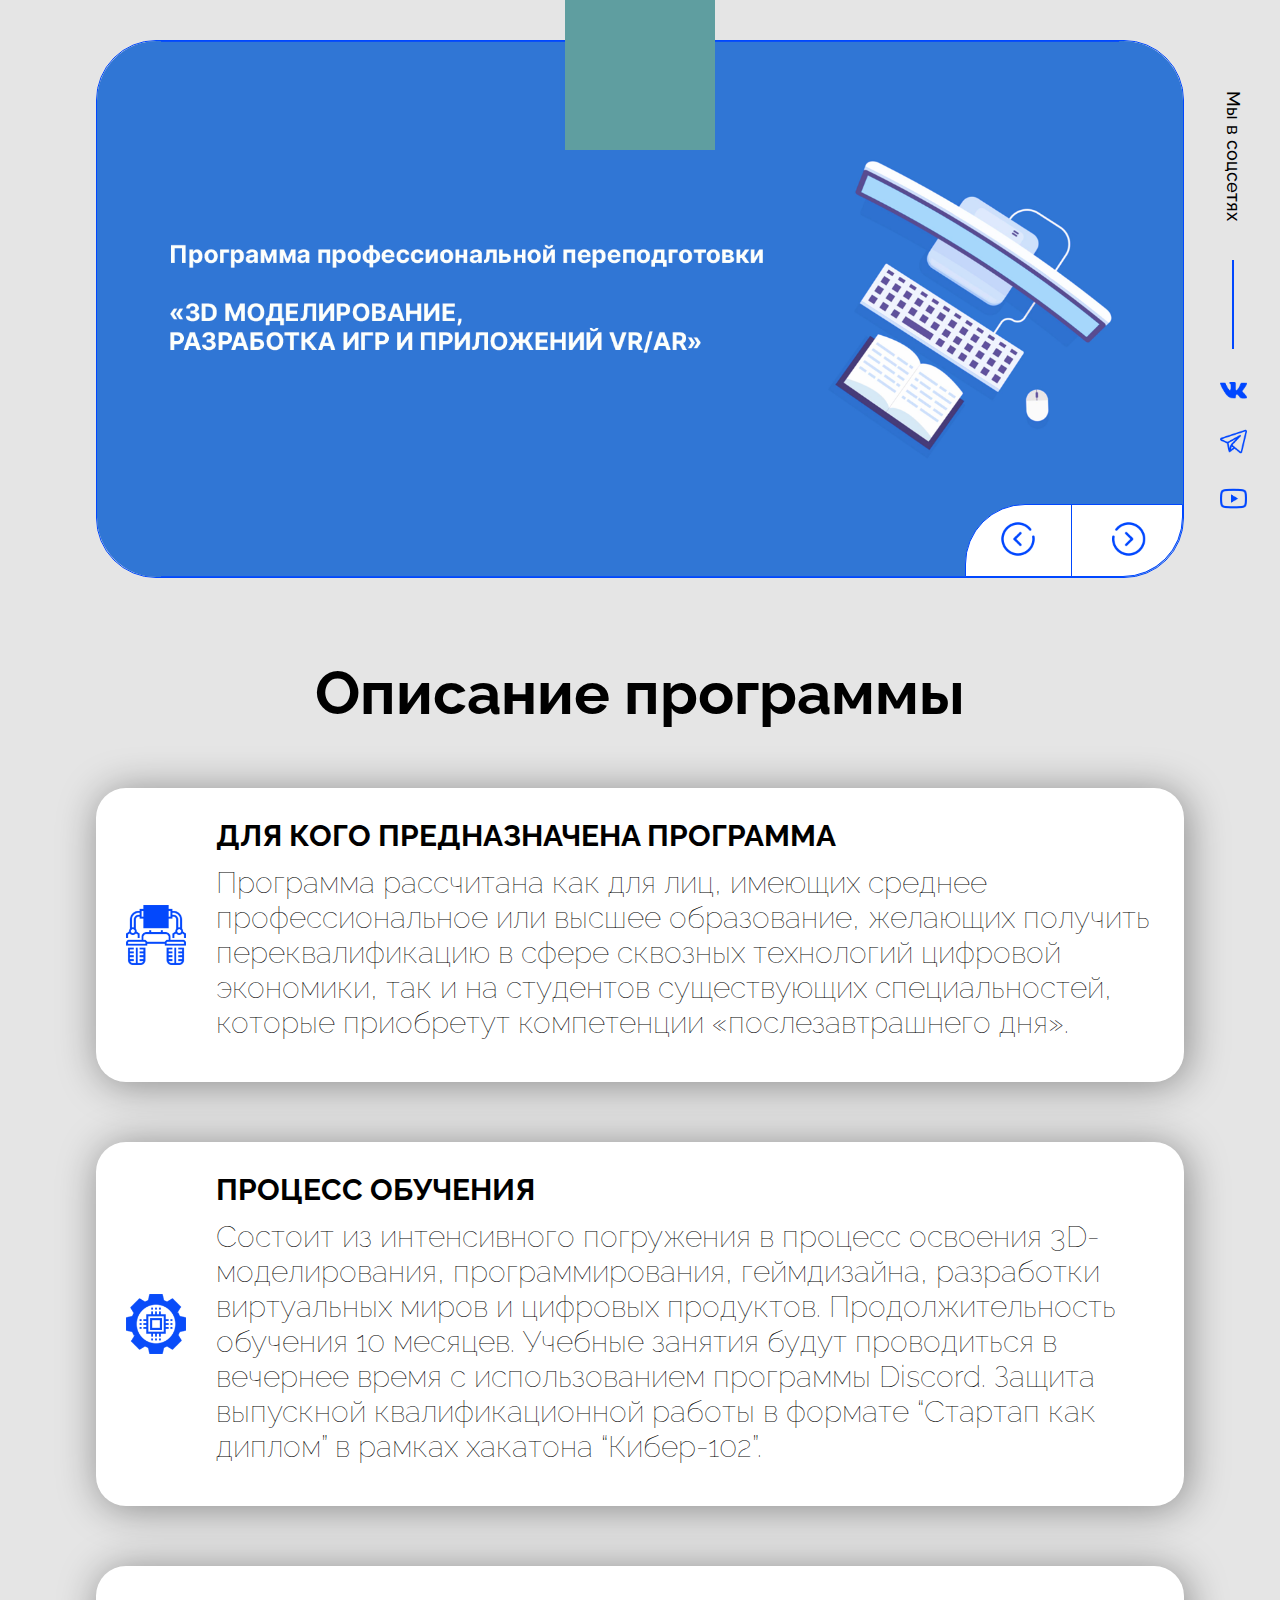
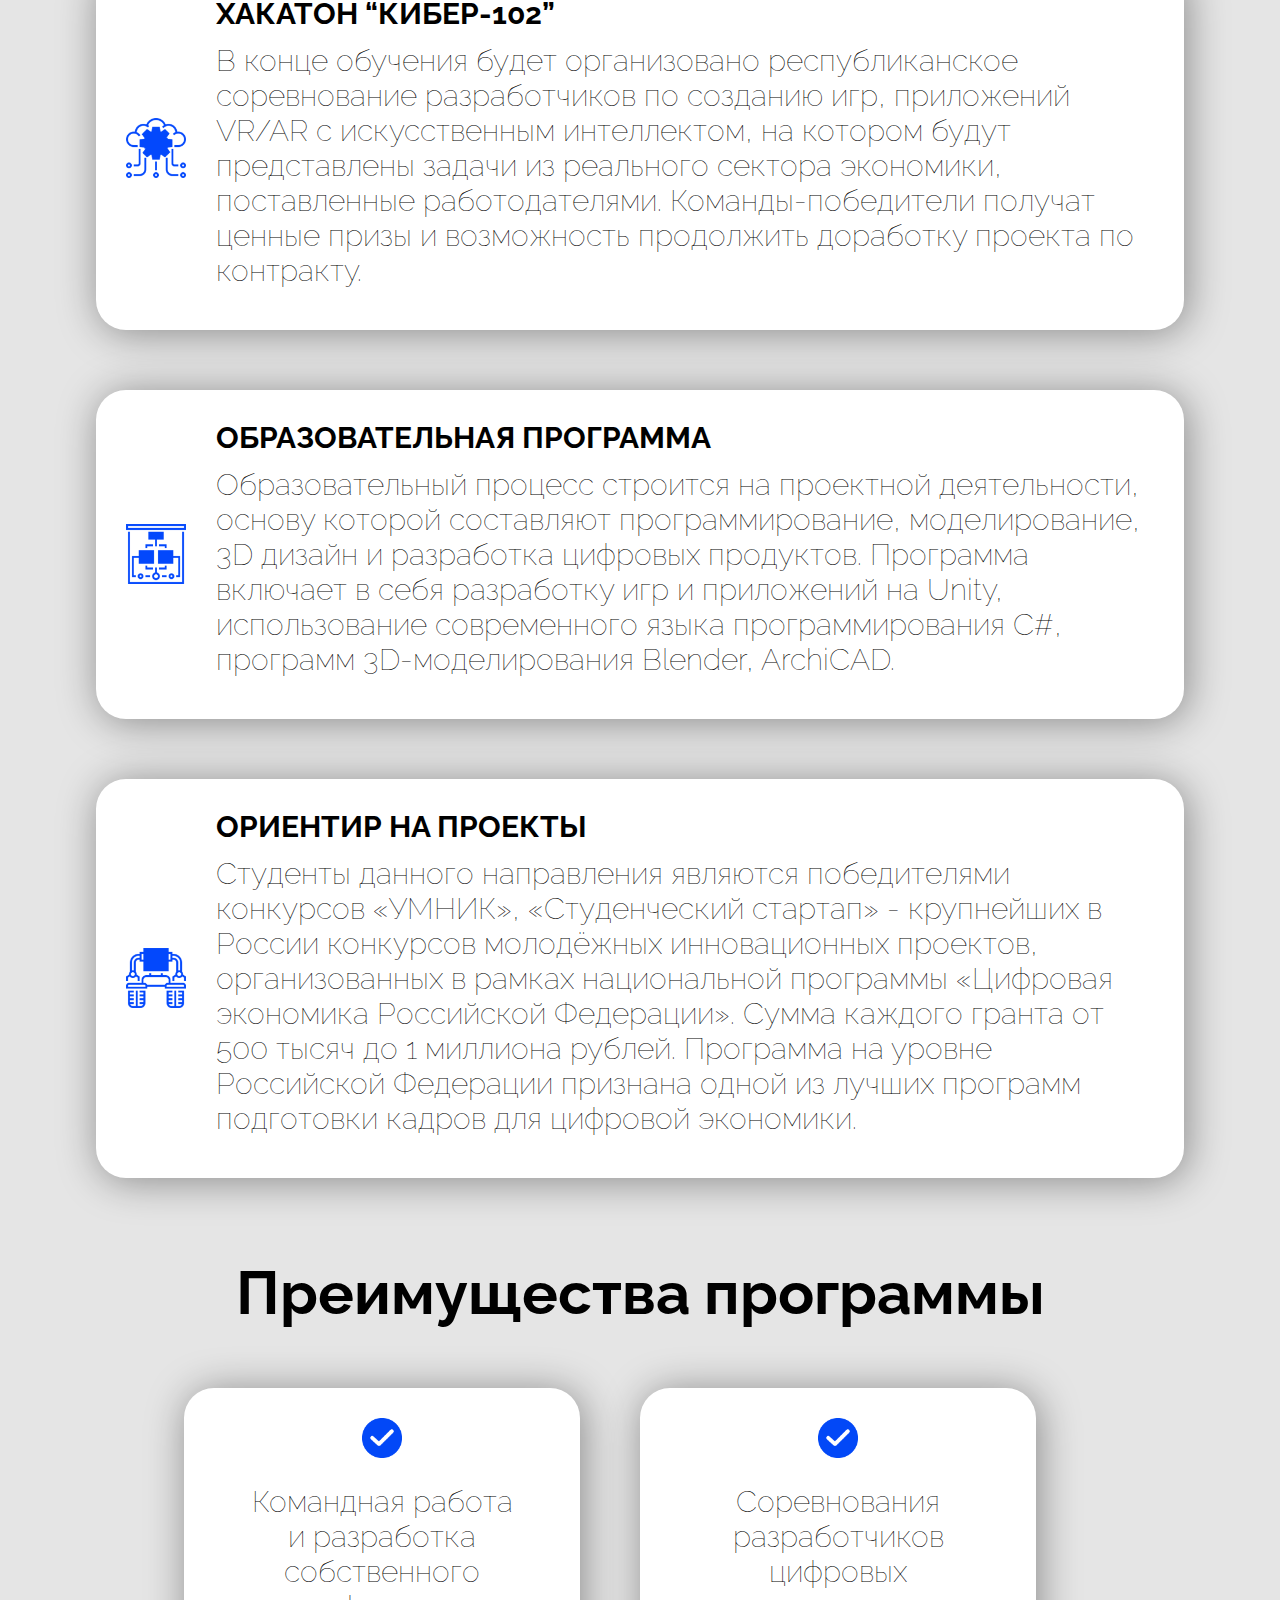
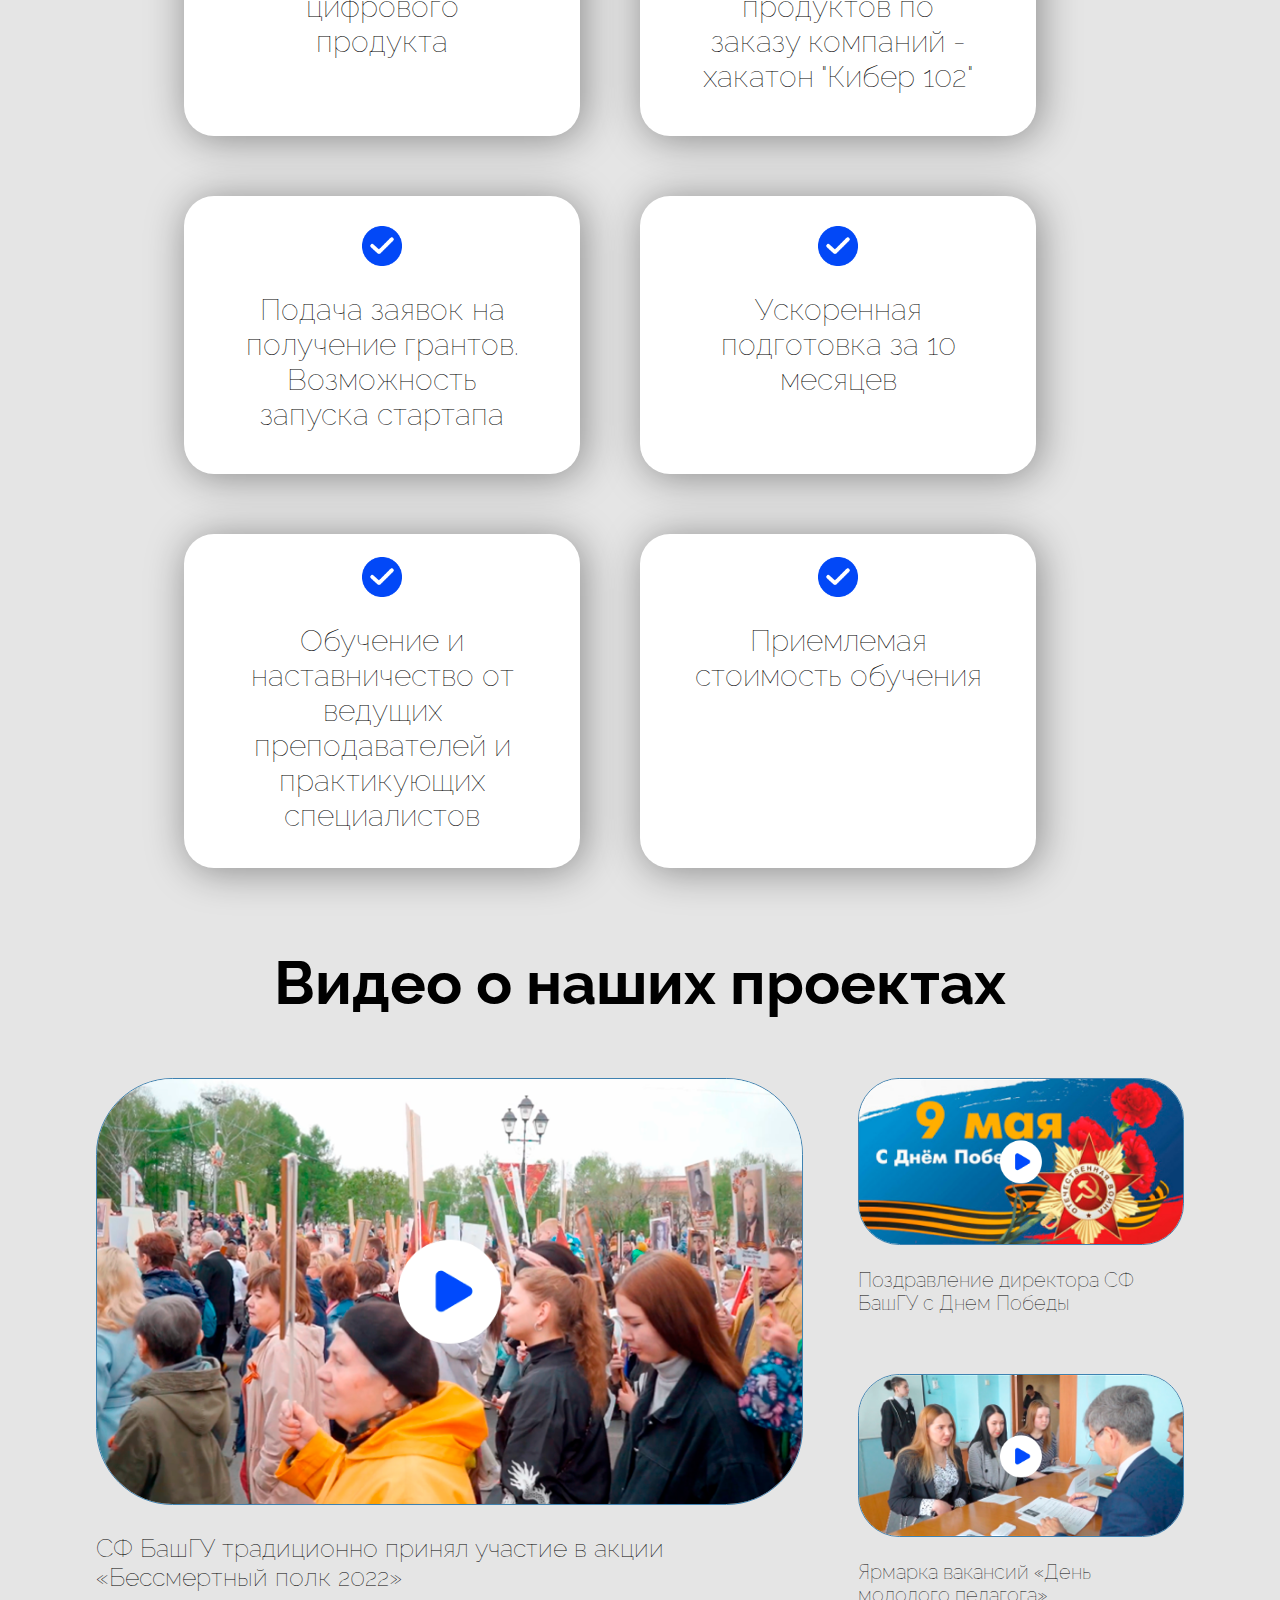
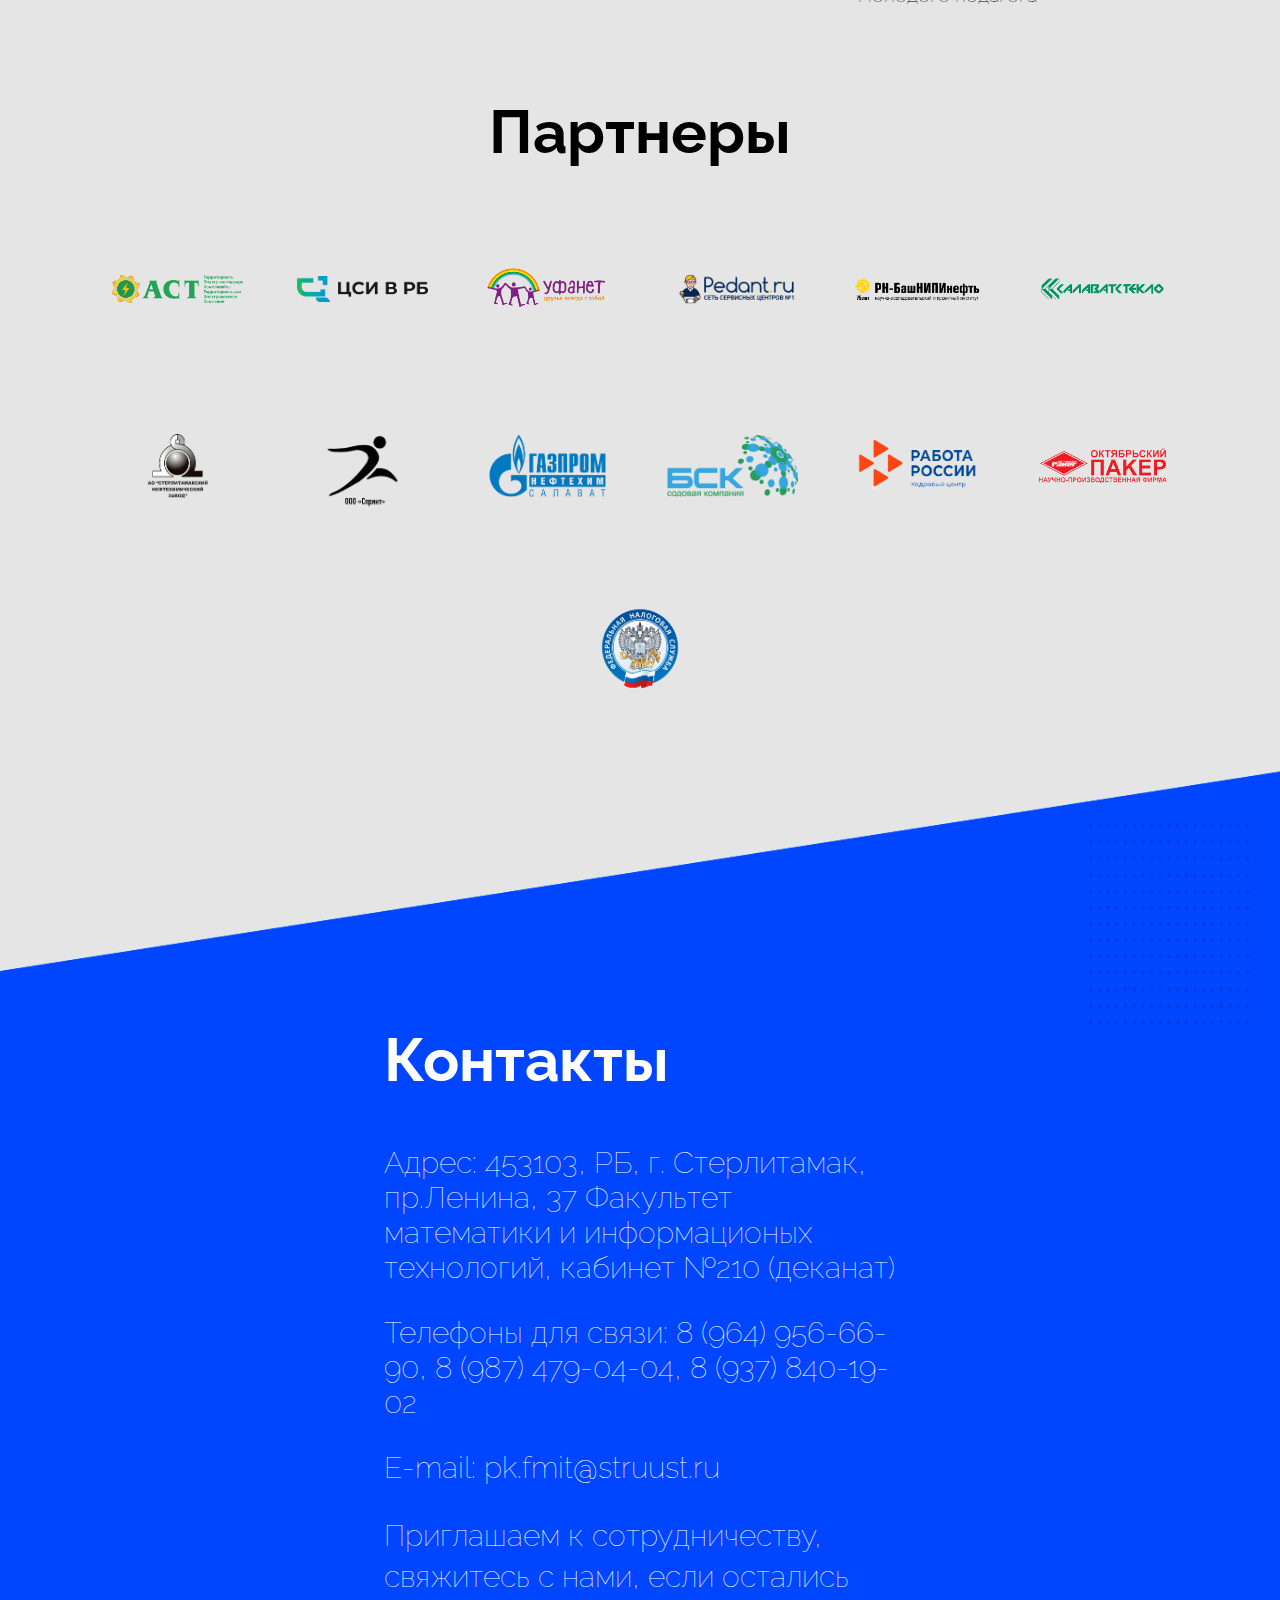
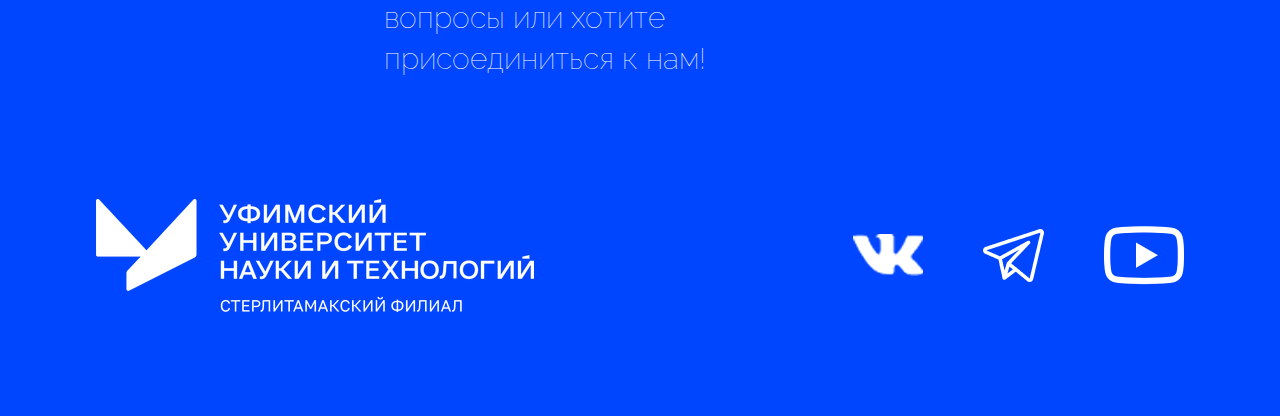
==== commit e7e5f742: "38" ====
--- a/src/main.html
+++ b/src/main.html
@@ -11,19 +11,33 @@
     <script src="videoplayer.js"></script>
 </head>
 <body>
-<!--    <div class="header">-->
-<!--        <div class="header-button">-->
-<!--            <input id="scroll-button" type="button" value="Отправить заявку"/>-->
-<!--        </div>-->
-<!--    </div>-->
-
+    <div style="background: cadetblue; width: 150px; height: 150px; position: fixed; z-index: 5"></div>
     <div class="wrapper">
-        <div class="player">
-            <video class="video"></video>
+        <div class="player" data-volume-level="high">
+            <video class="video"    ></video>
             <div class="controls">
-                <div class="controls-play"><img class="controls-play-button" src="images/buttons/button-play.png"/></div>
-                <div class="controls-progress"><input type="range" class="progress" min="0" max="100" step="1" value="1"></div>
-                <div class="controls-time">00:00</div>
+                <div class="controls-progress"><input type="range" class="progress" min="0" max="200" step="any" value="1"></div>
+                <div class="controls-buttons">
+                    <div class="controls-buttons-left">
+                        <div class="controls-play"><img class="controls-play-button" src="images/buttons/button-play.png"/></div>
+                        <div class="controls-sound">
+<!--                            <img class="controls-sound-button" src="images/buttons/sound_high.png"/>-->
+<!--                            <input type="range" class="controls-sound-progress" min="0" max="100" step="1" value="100">-->
+                            <button class="controls-sound-buttons">
+                                <img class="controls-sound-high" src="images/buttons/sound_high.png"/>
+                                <img class="controls-sound-low" src="images/buttons/sound_low.png"/>
+                                <img class="controls-sound-off" src="images/buttons/sound_off.png"/>
+                            </button>
+                            <div class="controls-sound-wrap">
+                                <input class="controls-sound-wrap-range" type="range" min="0" max="1" step="any" value="1">
+                            </div>
+                        </div>
+                    </div>
+                    <div class="controls-buttons-right">
+                        <div class="controls-time">00:00</div>
+                        <div class="controls-screen"><img class="controls-screen-button" src="images/buttons/video_frame_full.png"/></div>
+                    </div>
+                </div>
             </div>
         </div>
     </div>
@@ -208,6 +222,7 @@
             </div>
         </div>
     </div>
+
     <div class="partners">
         <h1>Партнеры</h1>
         <div class="partners-content">
--- a/src/style.css
+++ b/src/style.css
@@ -988,7 +988,6 @@
     display: flex;
     justify-content: center;
     align-items: center;
-    /*min-height: 100vh;*/
     height: 100%;
     width: 100%;
     background: rgba(51, 51, 51, 0.75);
@@ -1003,27 +1002,68 @@
 }
 
 .player {
-    /*max-width: 850px;*/
     width: 70%;
     border-radius: 30px;
-    /*top: 50%;*/
-    /*left: 50%;*/
-    /*transform: translate(-50%, -50%);*/
+    position: relative;
+}
+
+.player.fullscreen {
+    width: 100%;
+    border-radius: 0;
+    position: relative;
 }
 
 .player video {
-    /*max-width: 100%;*/
     width: 100%;
     border-radius: 30px 30px 0 0;
+}
+
+.player video.fullscreen {
+    width: 100%;
+    border-radius: 0;
 }
 
 .controls {
     background: #004afd;
-    border-radius: 0px 0px 30px 30px;
+    border-radius: 0 0 30px 30px;
+    display: flex;
+    align-items: center;
+    /*padding: 20px 40px;*/
+    margin-top: -5px;
+    flex-direction: column;
+    z-index: 2147483647;
+}
+
+.controls.fullscreen {
+    width: 100%;
+}
+
+.controls.fullscreen {
+    bottom: 0;
+    width: 100%;
+    position: absolute;
+    background: #004afd;
+    border-radius: 0;
     display: flex;
     align-items: center;
     padding: 20px 40px;
     margin-top: -5px;
+}
+
+.controls-buttons {
+    display: flex;
+    width: 100%;
+    justify-content: space-between;
+    /*padding: 20px 40px 20px 40px;*/
+    padding: 1vw 2vw;
+}
+
+.controls-buttons-left,
+.controls-buttons-right {
+    display: flex;
+    align-items: center;
+    gap: 1vw;
+    width: 100%;
 }
 
 .controls-stop {
@@ -1039,13 +1079,104 @@
     transition: 1s;
 }
 
+.controls-play,
+.controls-sound-buttons,
+.controls-screen {
+    width: 3vw;
+}
+
+.controls-play img,
+.controls-sound-buttons img,
+.controls-screen img {
+    width: 100%;
+}
+
 .controls-time {
     margin-left: auto;
     font-style: normal;
-    font-weight: 500;
-    font-size: 24px;
+    font-weight: 400;
+    font-size: 1.5vw;
     line-height: 28px;
     color: #E5E5E5;
+}
+
+.controls-sound {
+    display: flex;
+    align-items: center;
+    width: 50%;
+}
+
+.controls-sound-high,
+.controls-sound-low,
+.controls-sound-off {
+    display: none;
+}
+
+.player[data-volume-level="high"] .controls-sound-high,
+.player[data-volume-level="low"] .controls-sound-low,
+.player[data-volume-level="off"] .controls-sound-off {
+    display: block;
+}
+
+.controls-sound-wrap-range {
+    width: 0;
+    -webkit-appearance: none;
+    background: linear-gradient(to right,
+    #4B7EFE 0%, #4B7EFE 50%,
+    #0038C3 50%, #0038C3 100%);
+    cursor: pointer;
+    height: 0.67vw;
+    margin: 0;
+    vertical-align: bottom;
+    transform-origin: left;
+    transform: scaleX(0);
+    transition: width 150ms ease-in-out, transform 150ms ease-in-out;
+}
+
+.controls-sound-wrap-range::-webkit-slider-thumb {
+    -webkit-appearance: none;
+    background: #aeaeae;
+    border-radius: 0.67vw;
+    box-shadow: inset 0 0 0 5px #eaeaea;
+    height: 1.34vw;
+    transition: 0.1s ease-in;
+    width: 1.34vw;
+}
+
+.controls-sound-wrap-range::-moz-range-thumb {
+    -moz-appearance: none;
+    background: #aeaeae;
+    border-radius: 8px;
+    box-shadow: inset 0 0 0 5px #eaeaea;
+    height: 16px;
+    transition: 0.1s ease-in;
+    width: 16px;
+}
+
+.controls-sound-wrap-range::-ms-thumb {
+    appearance: none;
+    background: #aeaeae;
+    border-radius: 8px;
+    box-shadow: inset 0 0 0 5px #eaeaea;
+    height: 16px;
+    transition: 0.1s ease-in;
+    width: 16px;
+}
+
+.controls-sound-wrap-range.active,
+.controls-sound-wrap-range:focus,
+.controls-sound-wrap-range:focus-within {
+    width: 100%;
+    transform: scaleX(1);
+}
+
+.controls-sound-wrap {
+    display: flex;
+    width: 50%;
+}
+
+video::-webkit-media-controls {
+    display:none !important;
 }
 
 .controls-progress {
@@ -1060,18 +1191,18 @@
     width: 100%;
     overflow: hidden;
     outline: none;
-    border-radius: 50px;
+    margin: 0;
 }
 
 .controls-progress input[type="range"]::-webkit-slider-thumb {
     height: 25px;
-    width: 25px;
-    background: #4B7EFE;
+    width: 0;
+    background: transparent;
     appearance: none;
     cursor: pointer;
-    border-radius: 50px;
-    box-shadow: -80.8vw 0 0 80vw #2A66FE;
-    border: 0
+    border-radius: 0;
+    box-shadow: -80.8vw 0 0 80.8vw #2A66FE;
+    border: 0;
 }
 
 .controls-progress input[type="range"]::-moz-range-thumb {
@@ -1082,7 +1213,7 @@
     cursor: pointer;
     border-radius: 50px;
     box-shadow: -80.8vw 0 0 80vw #2A66FE;
-    border: 0
+    border: 0;
 }
 
 .controls-progress input[type="range"]::-ms-thumb
@@ -1094,7 +1225,7 @@
     cursor: pointer;
     border-radius: 50px;
     box-shadow: -80.8vw 0 0 80vw #2A66FE;
-    border: 0
+    border: 0;
 }
 
 .controls-progress input[type="range"]::-webkit-slider-runnable-track {
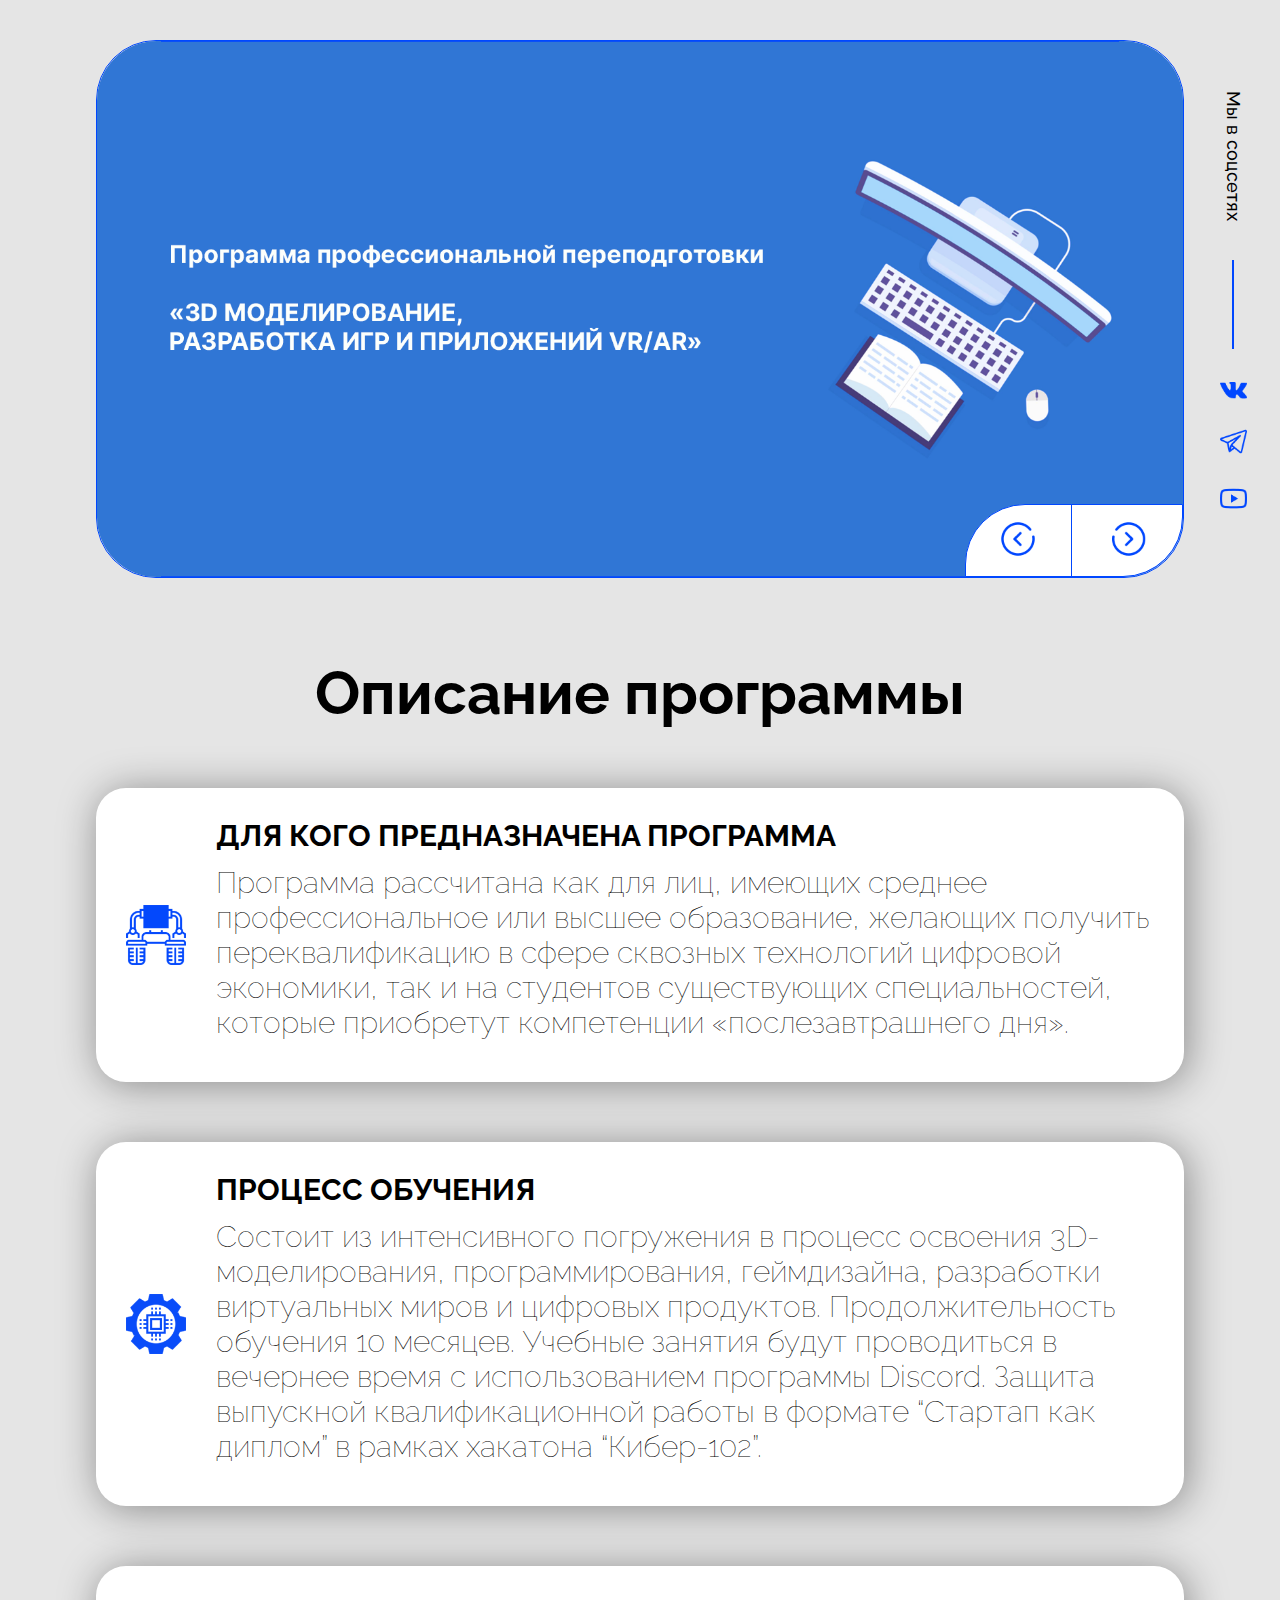
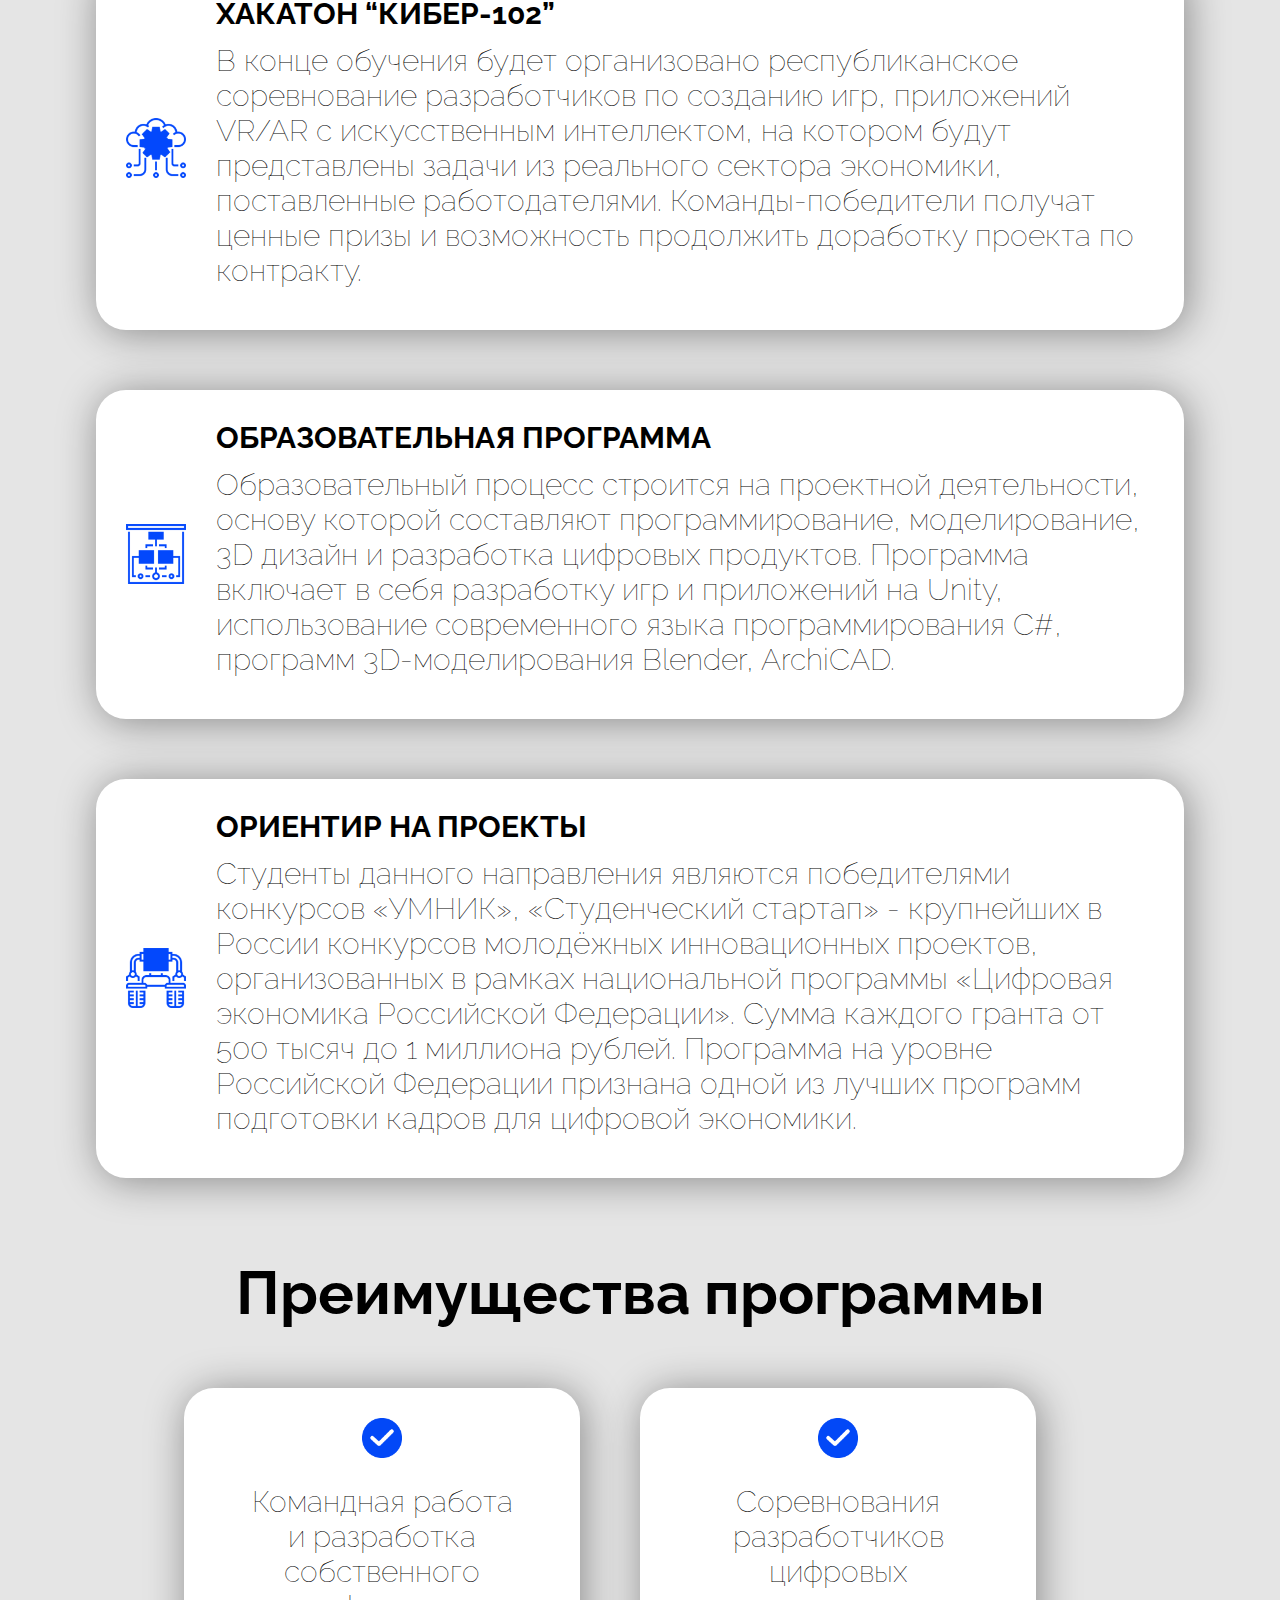
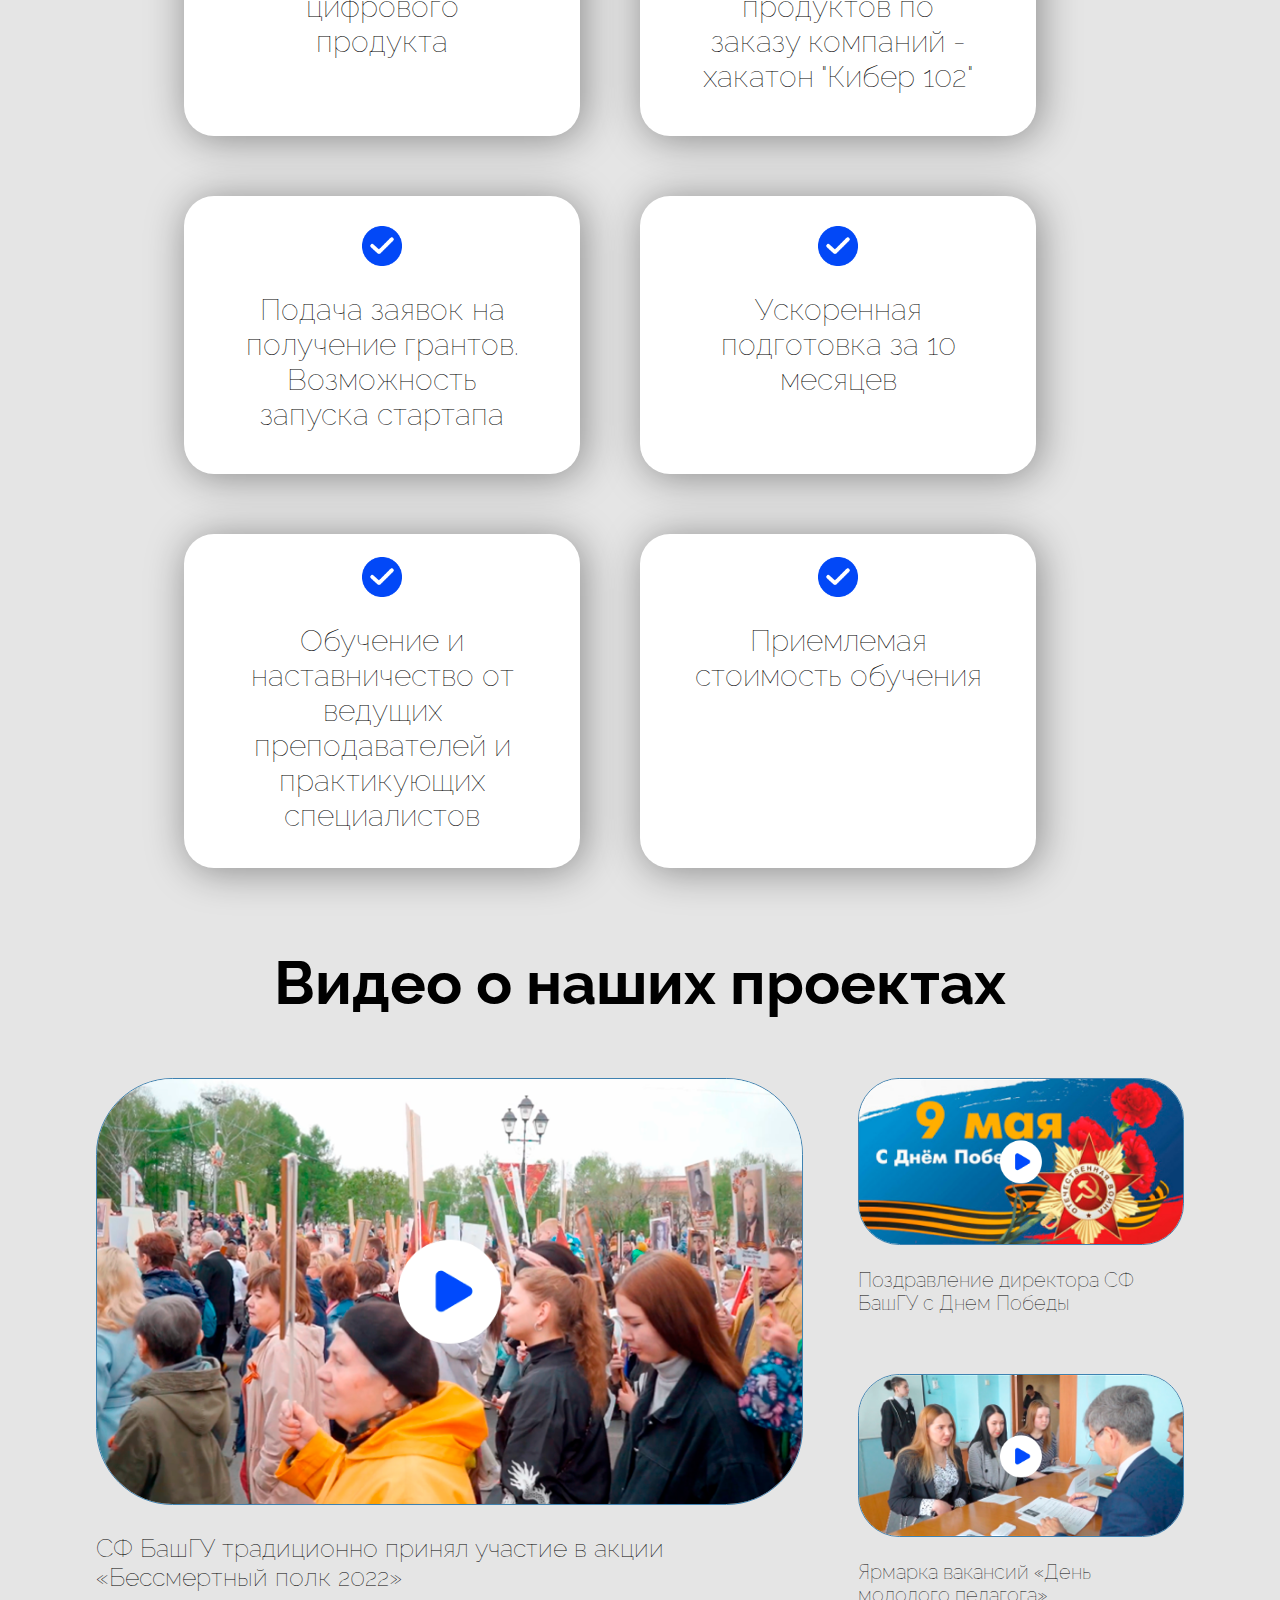
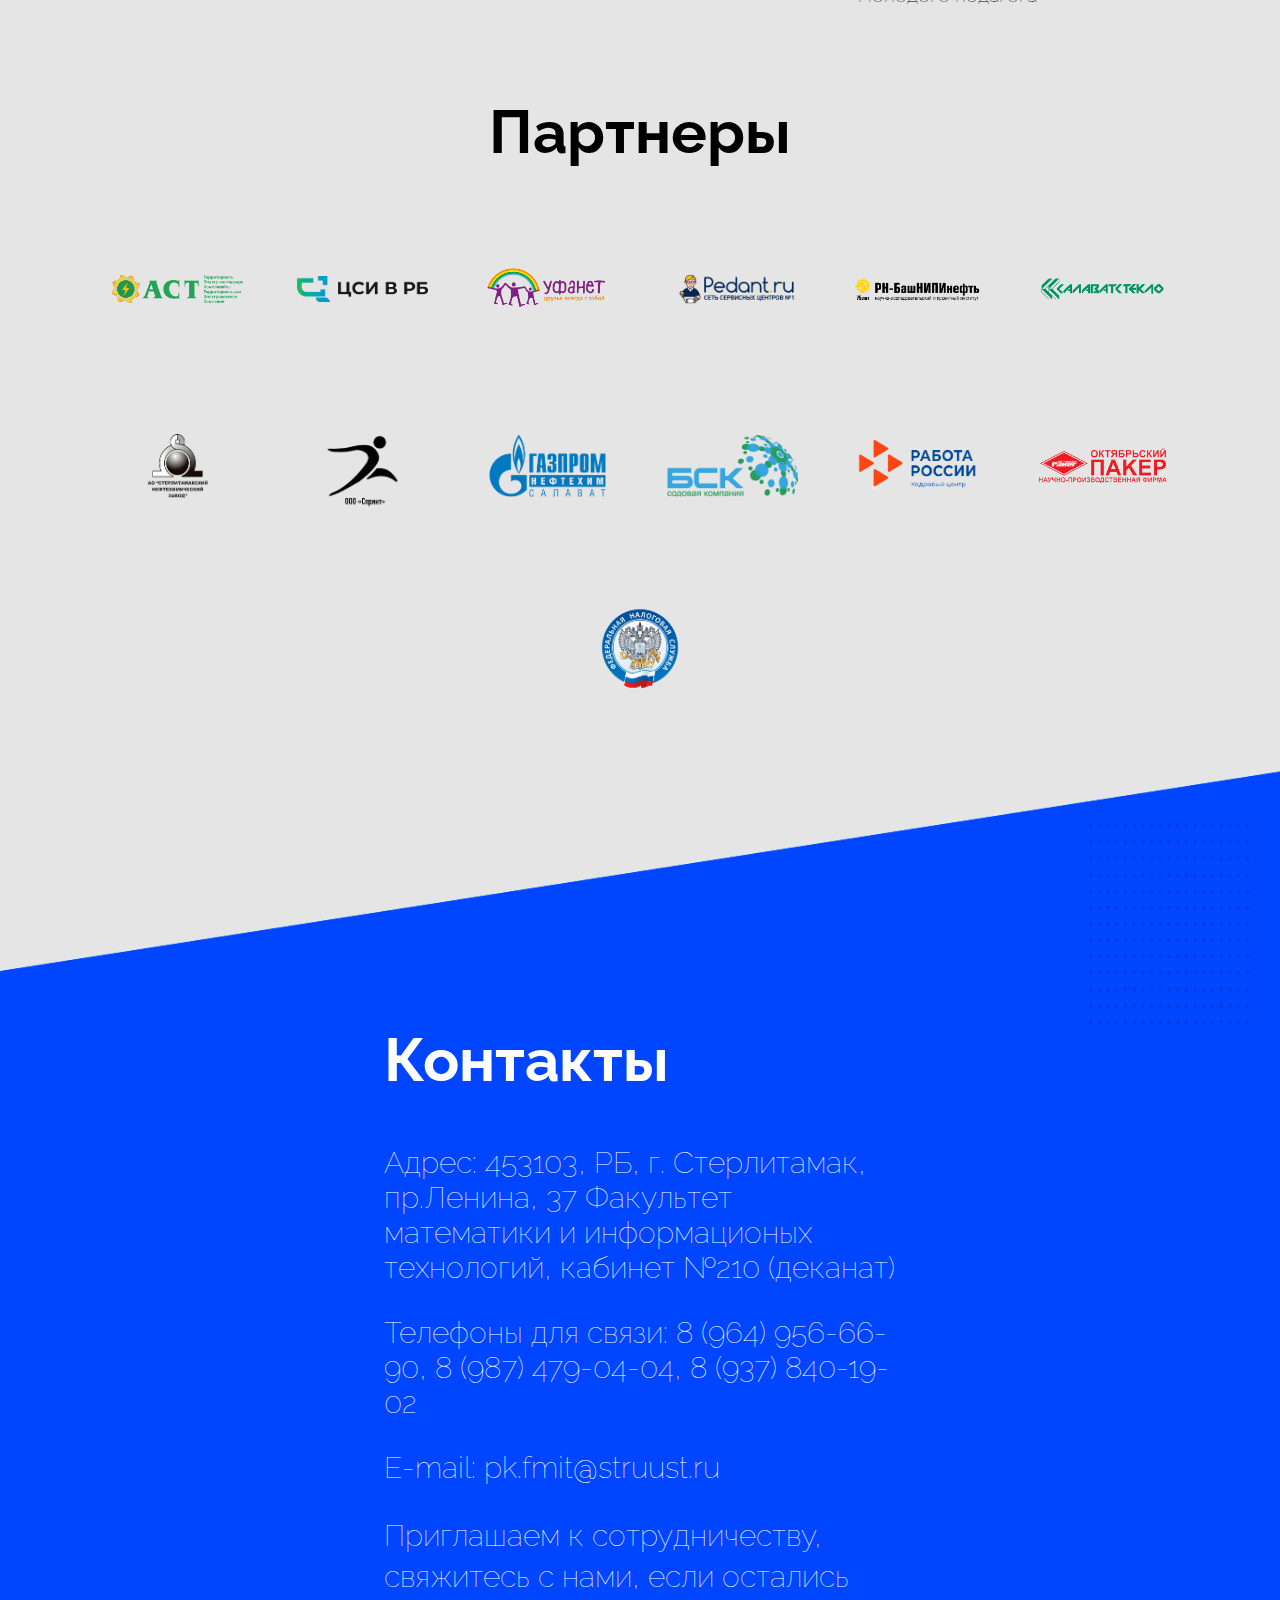
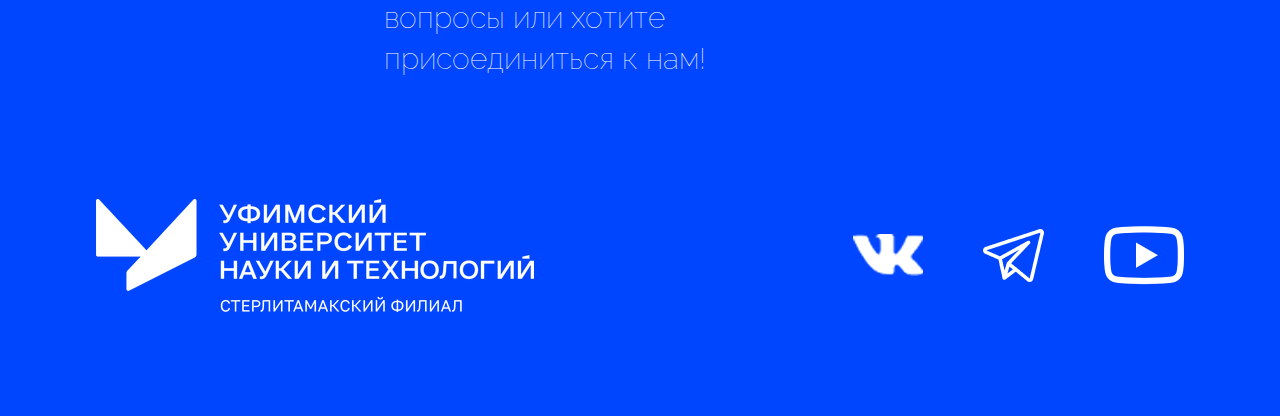
==== commit 2d8b0867: "39" ====
--- a/src/main.html
+++ b/src/main.html
@@ -11,7 +11,6 @@
     <script src="videoplayer.js"></script>
 </head>
 <body>
-    <div style="background: cadetblue; width: 150px; height: 150px; position: fixed; z-index: 5"></div>
     <div class="wrapper">
         <div class="player" data-volume-level="high">
             <video class="video"    ></video>
--- a/src/style.css
+++ b/src/style.css
@@ -1008,18 +1008,20 @@
 }
 
 .player.fullscreen {
-    width: 100%;
     border-radius: 0;
     position: relative;
 }
 
+.player.fullscreen.unactive {
+    cursor: none;
+}
+
 .player video {
     width: 100%;
     border-radius: 30px 30px 0 0;
 }
 
-.player video.fullscreen {
-    width: 100%;
+.player.fullscreen video {
     border-radius: 0;
 }
 
@@ -1035,19 +1037,16 @@
 }
 
 .controls.fullscreen {
-    width: 100%;
-}
-
-.controls.fullscreen {
+    position: absolute;
     bottom: 0;
     width: 100%;
-    position: absolute;
-    background: #004afd;
     border-radius: 0;
-    display: flex;
-    align-items: center;
-    padding: 20px 40px;
-    margin-top: -5px;
+    opacity: 0.8;
+    transition: bottom 150ms ease-in-out;
+}
+
+.controls.fullscreen.unactive {
+    bottom: -5.1vw;
 }
 
 .controls-buttons {
@@ -1182,7 +1181,7 @@
 .controls-progress {
     display: flex;
     width: 100%;
-    margin: 0 30px;
+    margin: 0;
 }
 
 .controls-progress input[type="range"] {
@@ -1195,7 +1194,7 @@
 }
 
 .controls-progress input[type="range"]::-webkit-slider-thumb {
-    height: 25px;
+    height: 1.3vw;
     width: 0;
     background: transparent;
     appearance: none;
@@ -1206,25 +1205,24 @@
 }
 
 .controls-progress input[type="range"]::-moz-range-thumb {
-    height: 25px;
-    width: 25px;
-    background: #4B7EFE;
+    height: 1.3vw;
+    width: 0;
+    background: transparent;
     appearance: none;
     cursor: pointer;
-    border-radius: 50px;
-    box-shadow: -80.8vw 0 0 80vw #2A66FE;
+    border-radius: 0;
+    box-shadow: -80.8vw 0 0 80.8vw #2A66FE;
     border: 0;
 }
 
-.controls-progress input[type="range"]::-ms-thumb
-{
-    height: 25px;
-    width: 25px;
-    background: #4B7EFE;
+.controls-progress input[type="range"]::-ms-thumb {
+    height: 1.3vw;
+    width: 0;
+    background: transparent;
     appearance: none;
     cursor: pointer;
-    border-radius: 50px;
-    box-shadow: -80.8vw 0 0 80vw #2A66FE;
+    border-radius: 0;
+    box-shadow: -80.8vw 0 0 80.8vw #2A66FE;
     border: 0;
 }
 
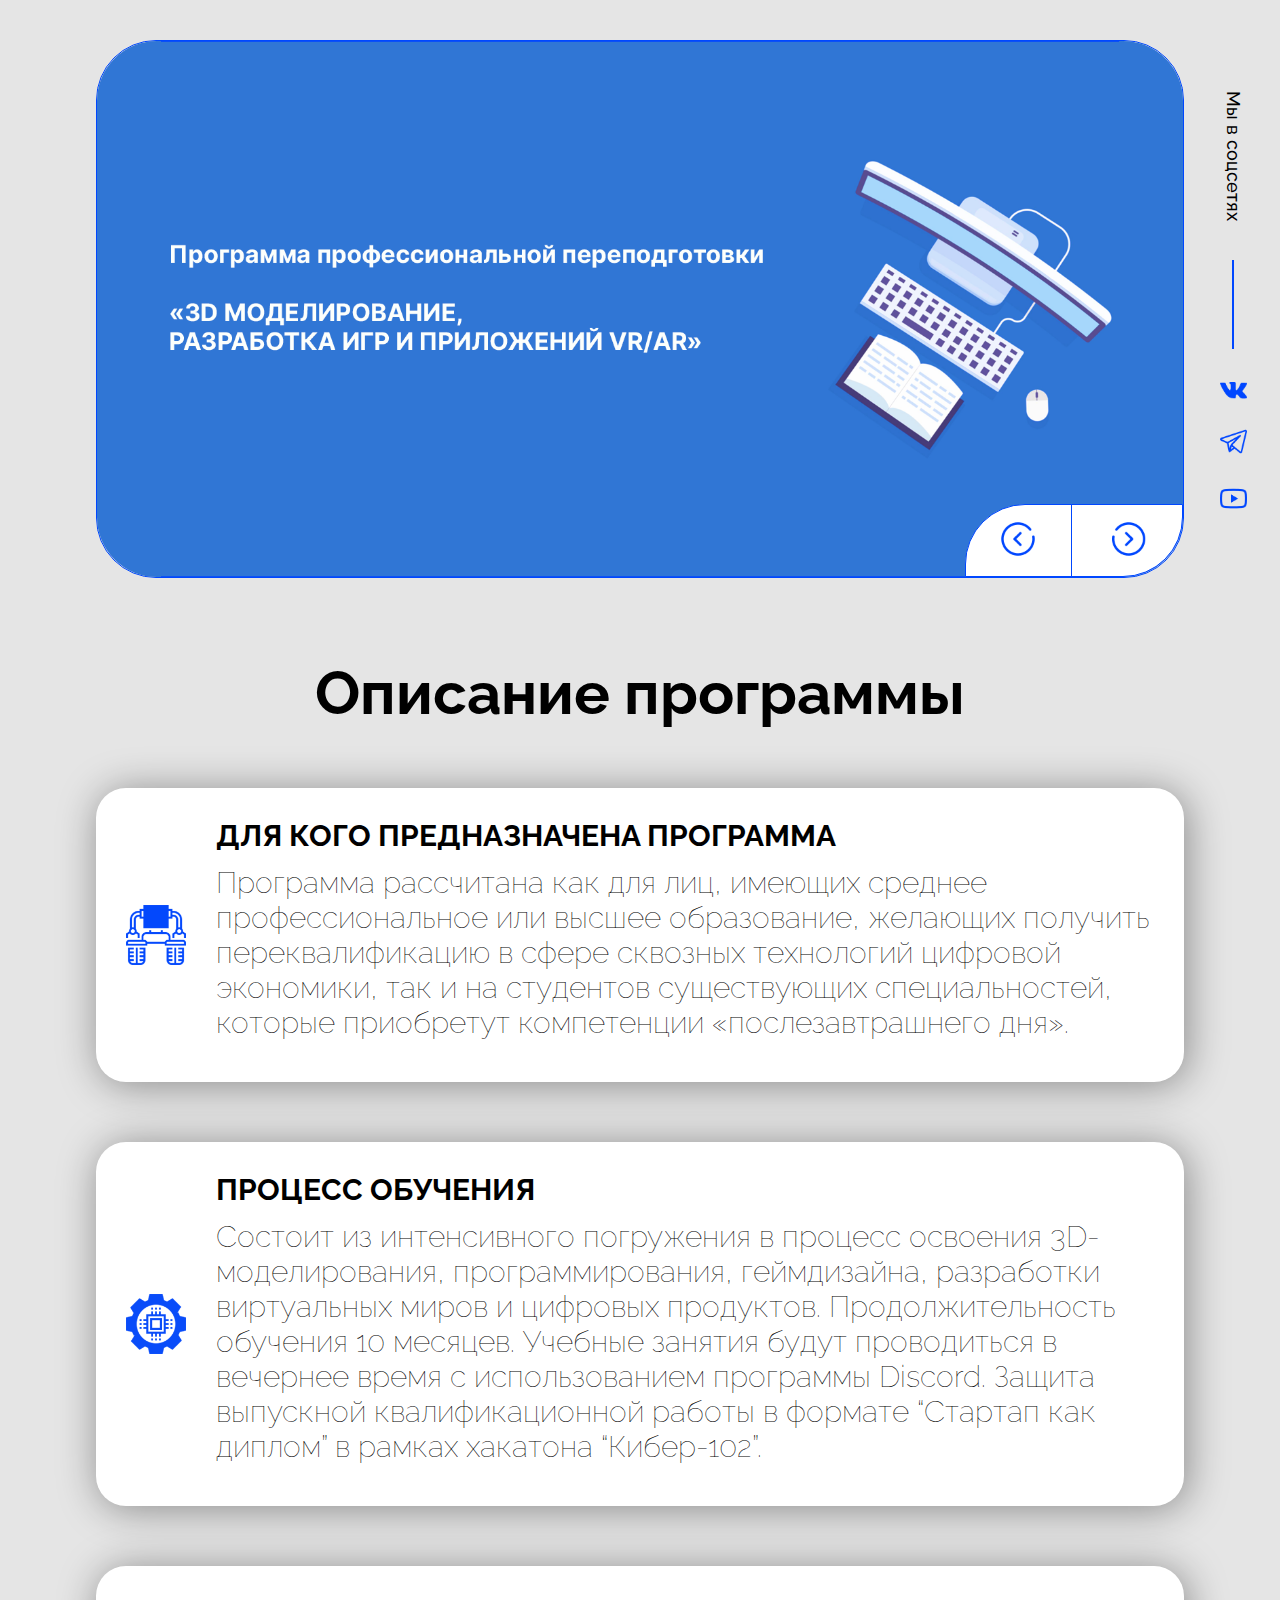
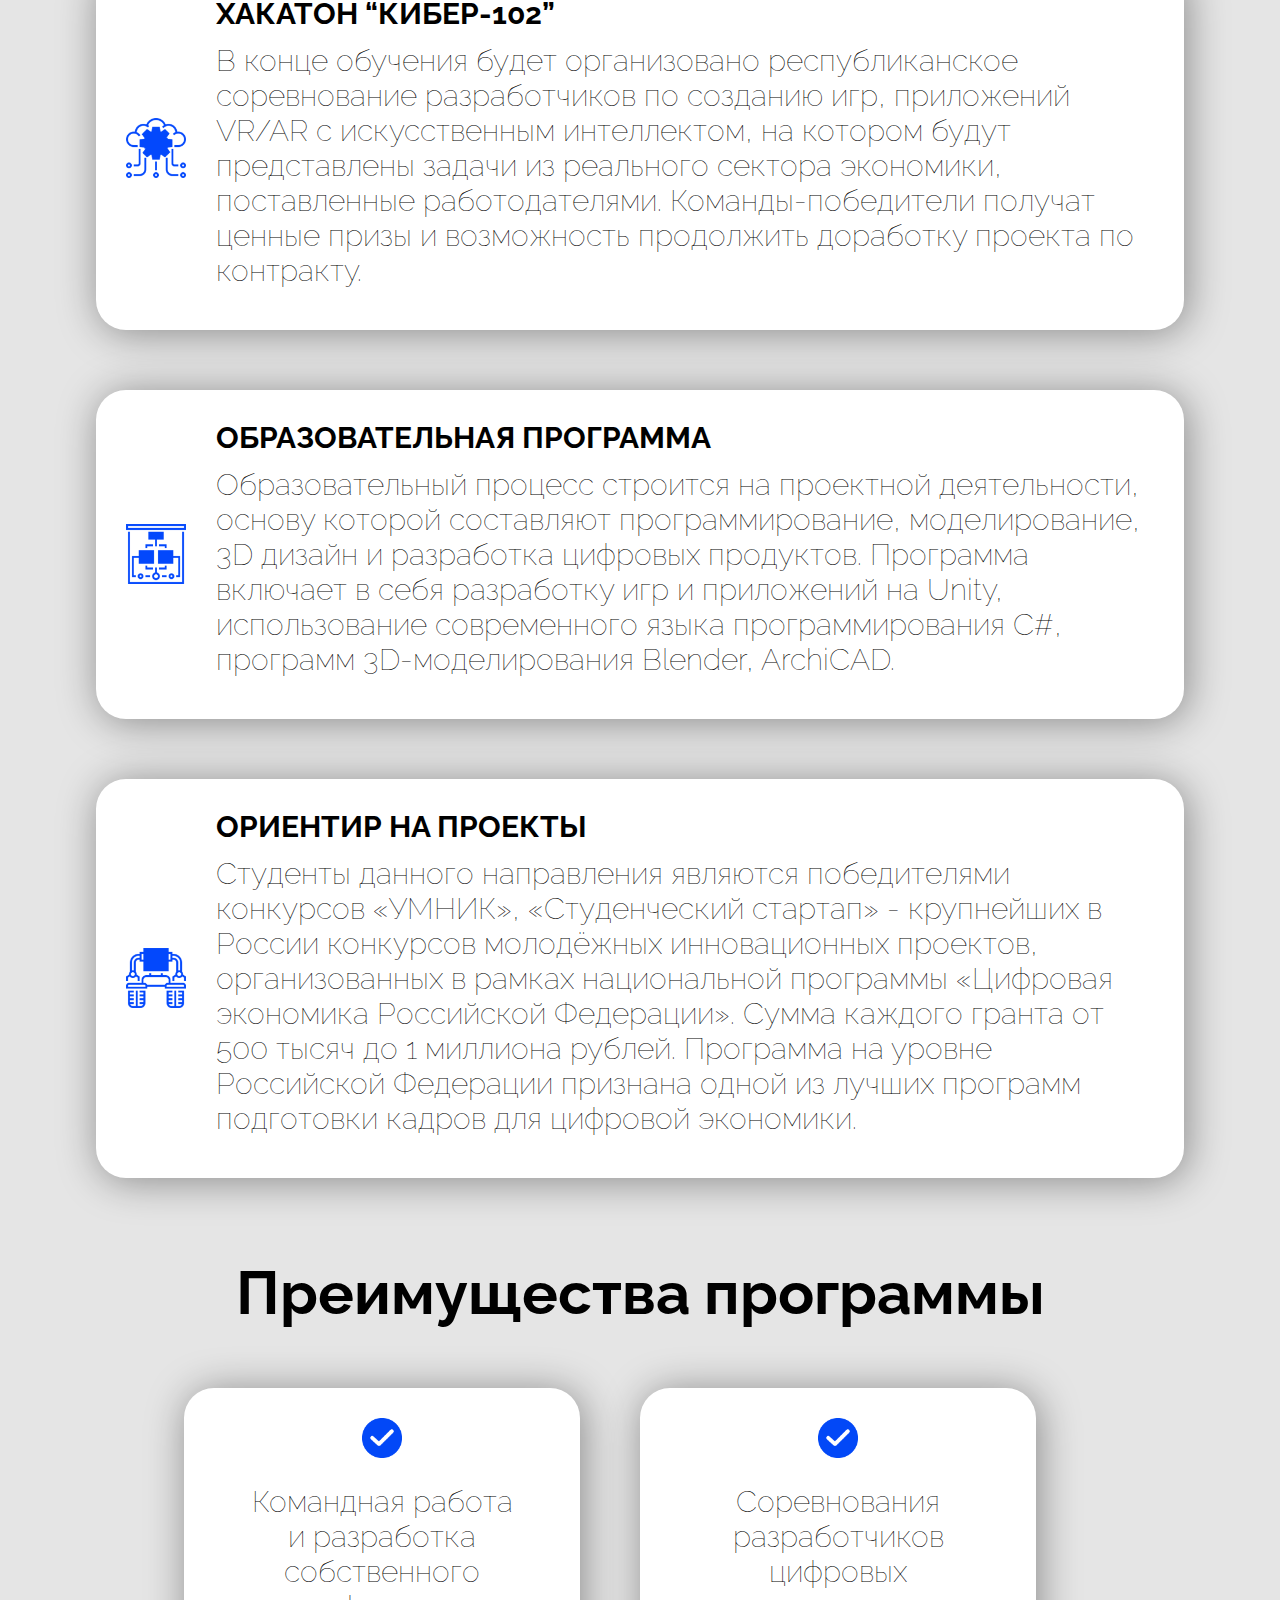
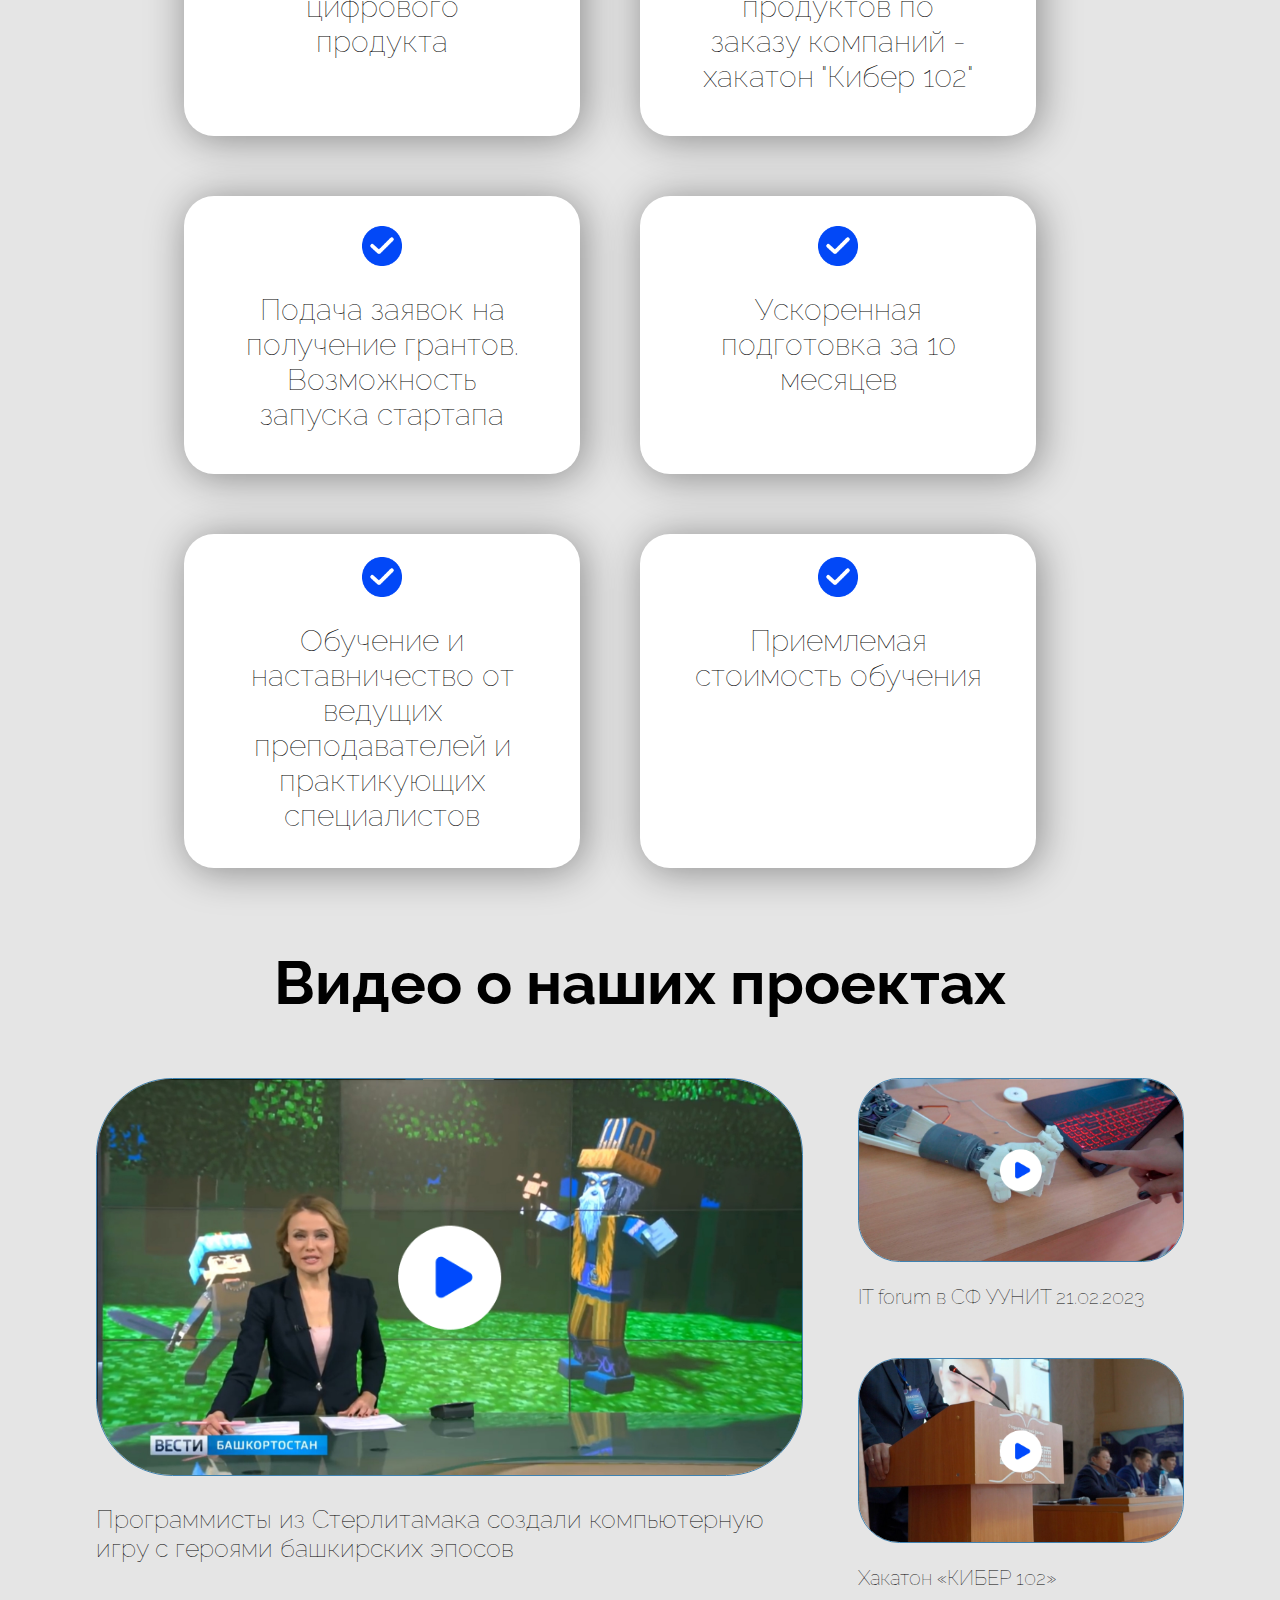
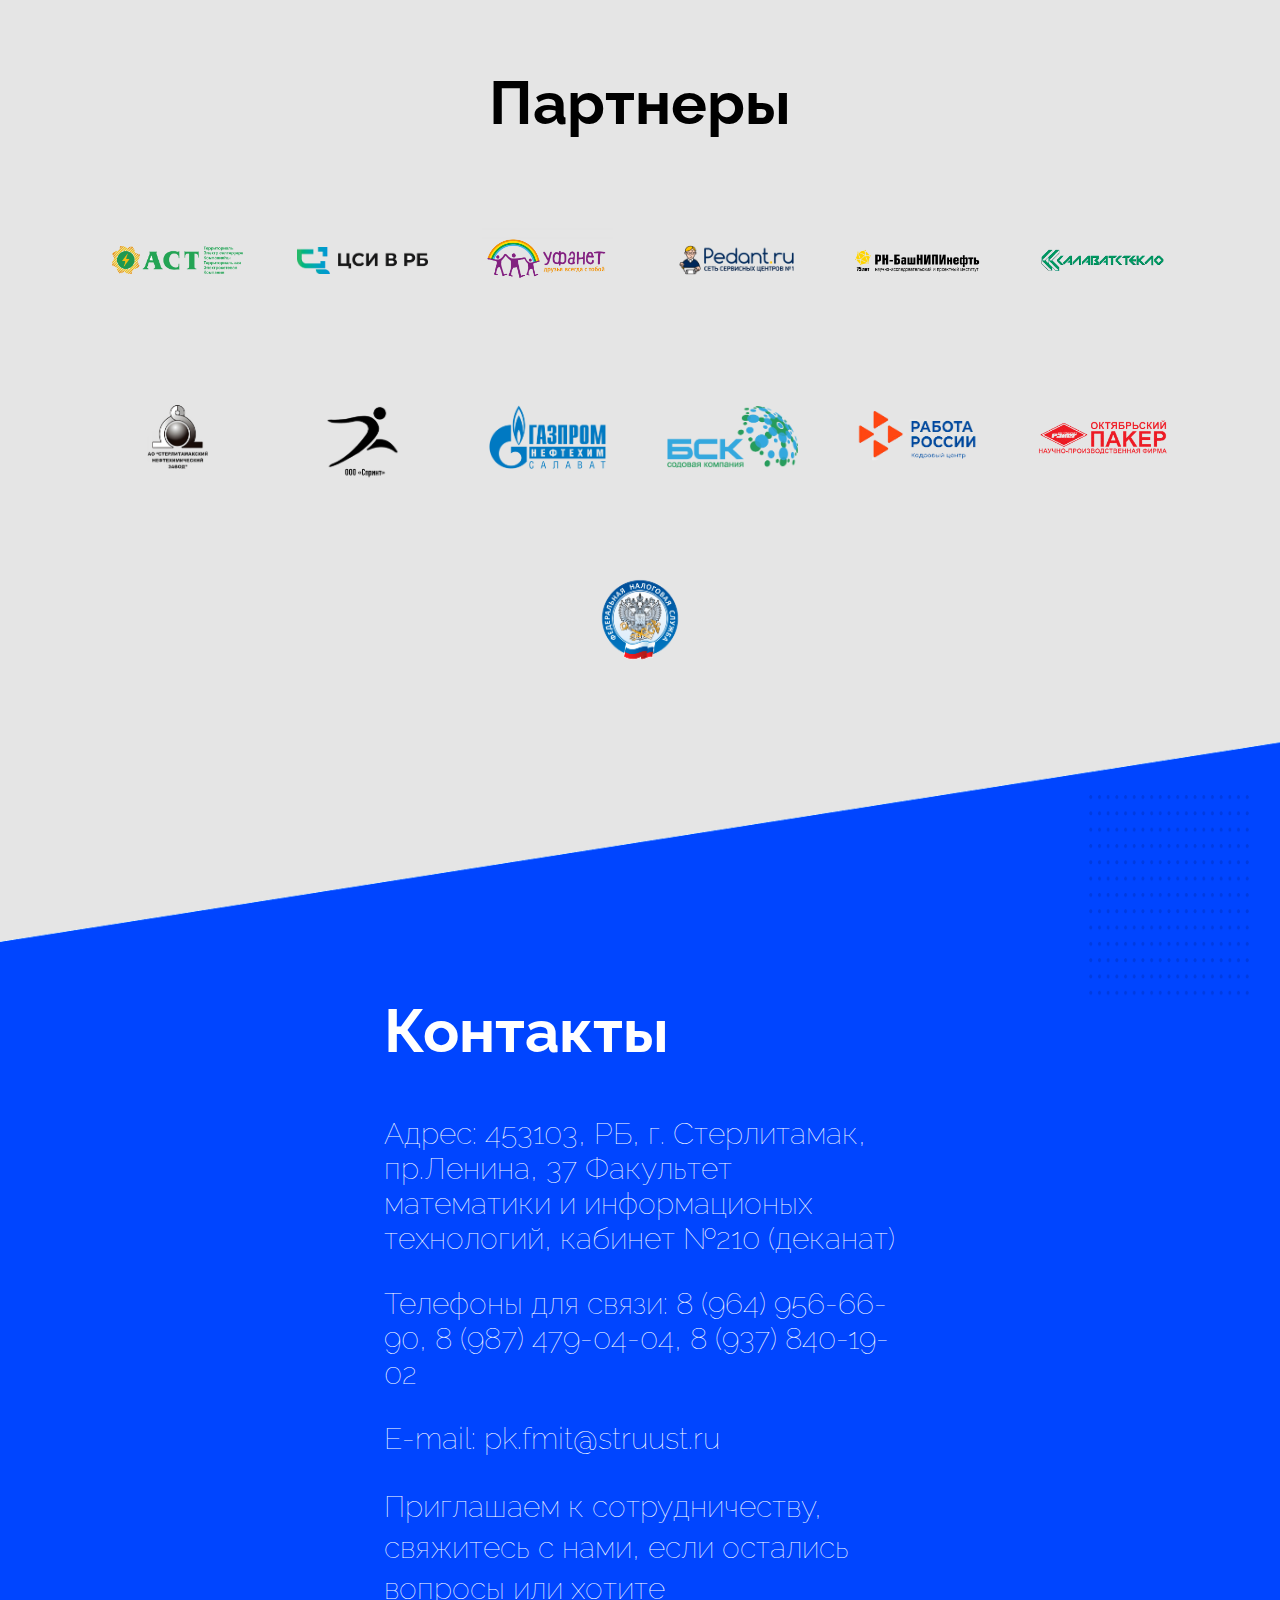
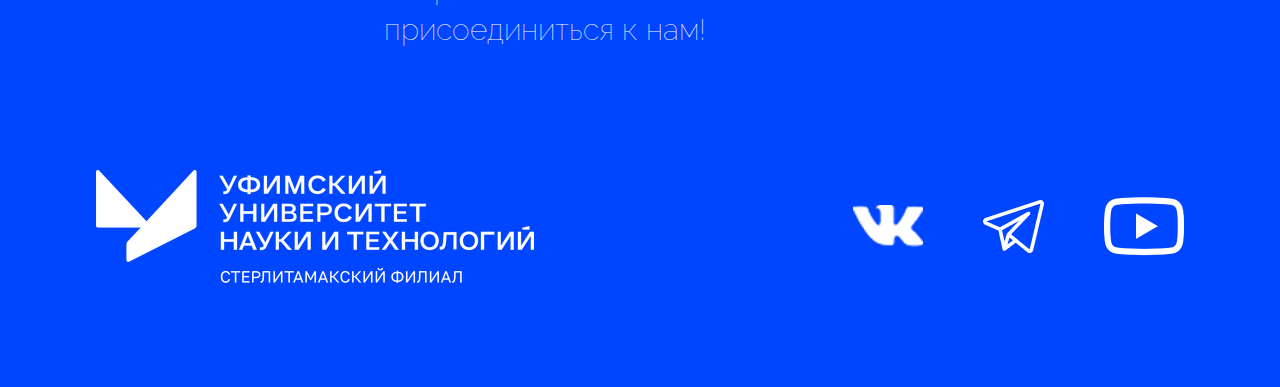
==== commit 7afd86fb: "41" ====
--- a/src/main.html
+++ b/src/main.html
@@ -158,65 +158,32 @@
             <div class="videonews-content-left">
                 <div class="videonews-content-left-item">
                     <div class="big-image-wrapper">
-                        <img src="images/videonews11.png"/>
+                        <img src="images/videos/Программисты%20из%20Стерлитамака-preview.jpg"/>
                         <button class="big-image-wrapper-button">
                             <img src="images/buttons/button-play.png">
                         </button>
                     </div>
-<!--                    <div class="wrapper">-->
-<!--                        <div class="player">-->
-<!--                            <video src="images/Imagine%20Dragons%20-%20Natural.mp4"></video>-->
-<!--                            <div class="controls">-->
-<!--                                <div class="controls-play"><img class="controls-play-button" src="images/buttons/button-play.png"/></div>-->
-<!--                                <div class="controls-stop"><img class="controls-play-button" src="images/buttons/button-stop.png"/></div>-->
-<!--                                <div class="controls-progress"><input type="range" class="progress"></div>-->
-<!--                                <div class="controls-time">00:00</div>-->
-<!--                            </div>-->
-<!--                        </div>-->
-<!--                    </div>-->
-                    <p>СФ БашГУ традиционно принял участие в акции «Бессмертный полк 2022»</p>
+                    <p>Программисты из Стерлитамака создали компьютерную игру с героями башкирских эпосов</p>
                 </div>
             </div>
             <div class="videonews-content-right">
                 <div class="videonews-content-right-item">
                     <div class="small-image-wrapper">
-                        <img src="images/videonews21.png"/>
+                        <img src="images/videos/IT%20forum%20в%20СФ%20УУНИТ%2021.02.2023-preview.jpg"/>
                         <button class="small-image-wrapper-button">
                             <img src="images/buttons/button-play.png"/>
                         </button>
                     </div>
-<!--                    <div class="wrapper">-->
-<!--                        <div class="player">-->
-<!--                            <video src="images/Imagine%20Dragons%20-%20Natural.mp4"></video>-->
-<!--                            <div class="controls">-->
-<!--                                <div class="controls-play"><img class="controls-play-button" src="images/buttons/button-play.png"/></div>-->
-<!--                                <div class="controls-stop"><img class="controls-play-button" src="images/buttons/button-stop.png"/></div>-->
-<!--                                <div class="controls-progress"><input type="range" class="progress"></div>-->
-<!--                                <div class="controls-time">00:00</div>-->
-<!--                            </div>-->
-<!--                        </div>-->
-<!--                    </div>-->
-                    <p>Поздравление директора СФ БашГУ с Днем Победы</p>
+                    <p>IT forum в СФ УУНИТ 21.02.2023</p>
                 </div>
                 <div class="videonews-content-right-item">
                     <div class="small-image-wrapper">
-                        <img src="images/videonews31.png"/>
+                        <img src="images/videos/Хакатон%20«КИБЕР%20102»-preview.jpg"/>
                         <button class="small-image-wrapper-button">
                             <img src="images/buttons/button-play.png"/>
                         </button>
                     </div>
-<!--                    <div class="wrapper">-->
-<!--                        <div class="player">-->
-<!--                            <video src="images/Imagine%20Dragons%20-%20Natural.mp4"></video>-->
-<!--                            <div class="controls">-->
-<!--                                <div class="controls-play"><img class="controls-play-button" src="images/buttons/button-play.png"/></div>-->
-<!--                                <div class="controls-stop"><img class="controls-play-button" src="images/buttons/button-stop.png"/></div>-->
-<!--                                <div class="controls-progress"><input type="range" class="progress"></div>-->
-<!--                                <div class="controls-time">00:00</div>-->
-<!--                            </div>-->
-<!--                        </div>-->
-<!--                    </div>-->
-                    <p>Ярмарка вакансий «День молодого педагога»</p>
+                    <p>Хакатон «КИБЕР 102»</p>
                 </div>
             </div>
         </div>
--- a/src/style.css
+++ b/src/style.css
@@ -670,6 +670,10 @@
     transform: translate(-50%, -50%);
 }
 
+*:focus-visible {
+    outline: #2b4bf8 auto 1px;
+}
+
 .small-image-wrapper-button img {
     width: 3.3vw;
 }
@@ -964,7 +968,7 @@
     justify-content: center;
 }
 
-@media screen and (min-width: 1610px) {
+@media screen and (min-width: 1610px) and (max-width: 2145px) {
     .advantages-cards-short-item:nth-child(n+4) {
         margin-bottom: 0;
     }
@@ -980,6 +984,41 @@
 @media screen and (max-width: 1090px) {
     .advantages-cards-short-item {
         width: calc(356px * var(--scale));
+    }
+
+    .videonews-content {
+        flex-direction: column;
+    }
+
+    .videonews-content-left {
+        width: 100%;
+    }
+
+    .videonews-content-right {
+        width: 100%;
+    }
+
+    .big-image-wrapper-button img,
+    .small-image-wrapper-button img {
+        width: 10vw;
+    }
+}
+
+@media screen and (min-width: 2146px) and (max-width: 2682px) {
+    .advantages-cards-short-item:nth-child(n+5) {
+        margin-bottom: 0;
+    }
+}
+
+@media screen and (min-width: 2683px) and (max-width: 3218px) {
+    .advantages-cards-short-item:nth-child(n+6) {
+        margin-bottom: 0;
+    }
+}
+
+@media screen and (min-width: 2683px) {
+    .advantages-cards-short-item:nth-child(n+7) {
+        margin-bottom: 0;
     }
 }
 
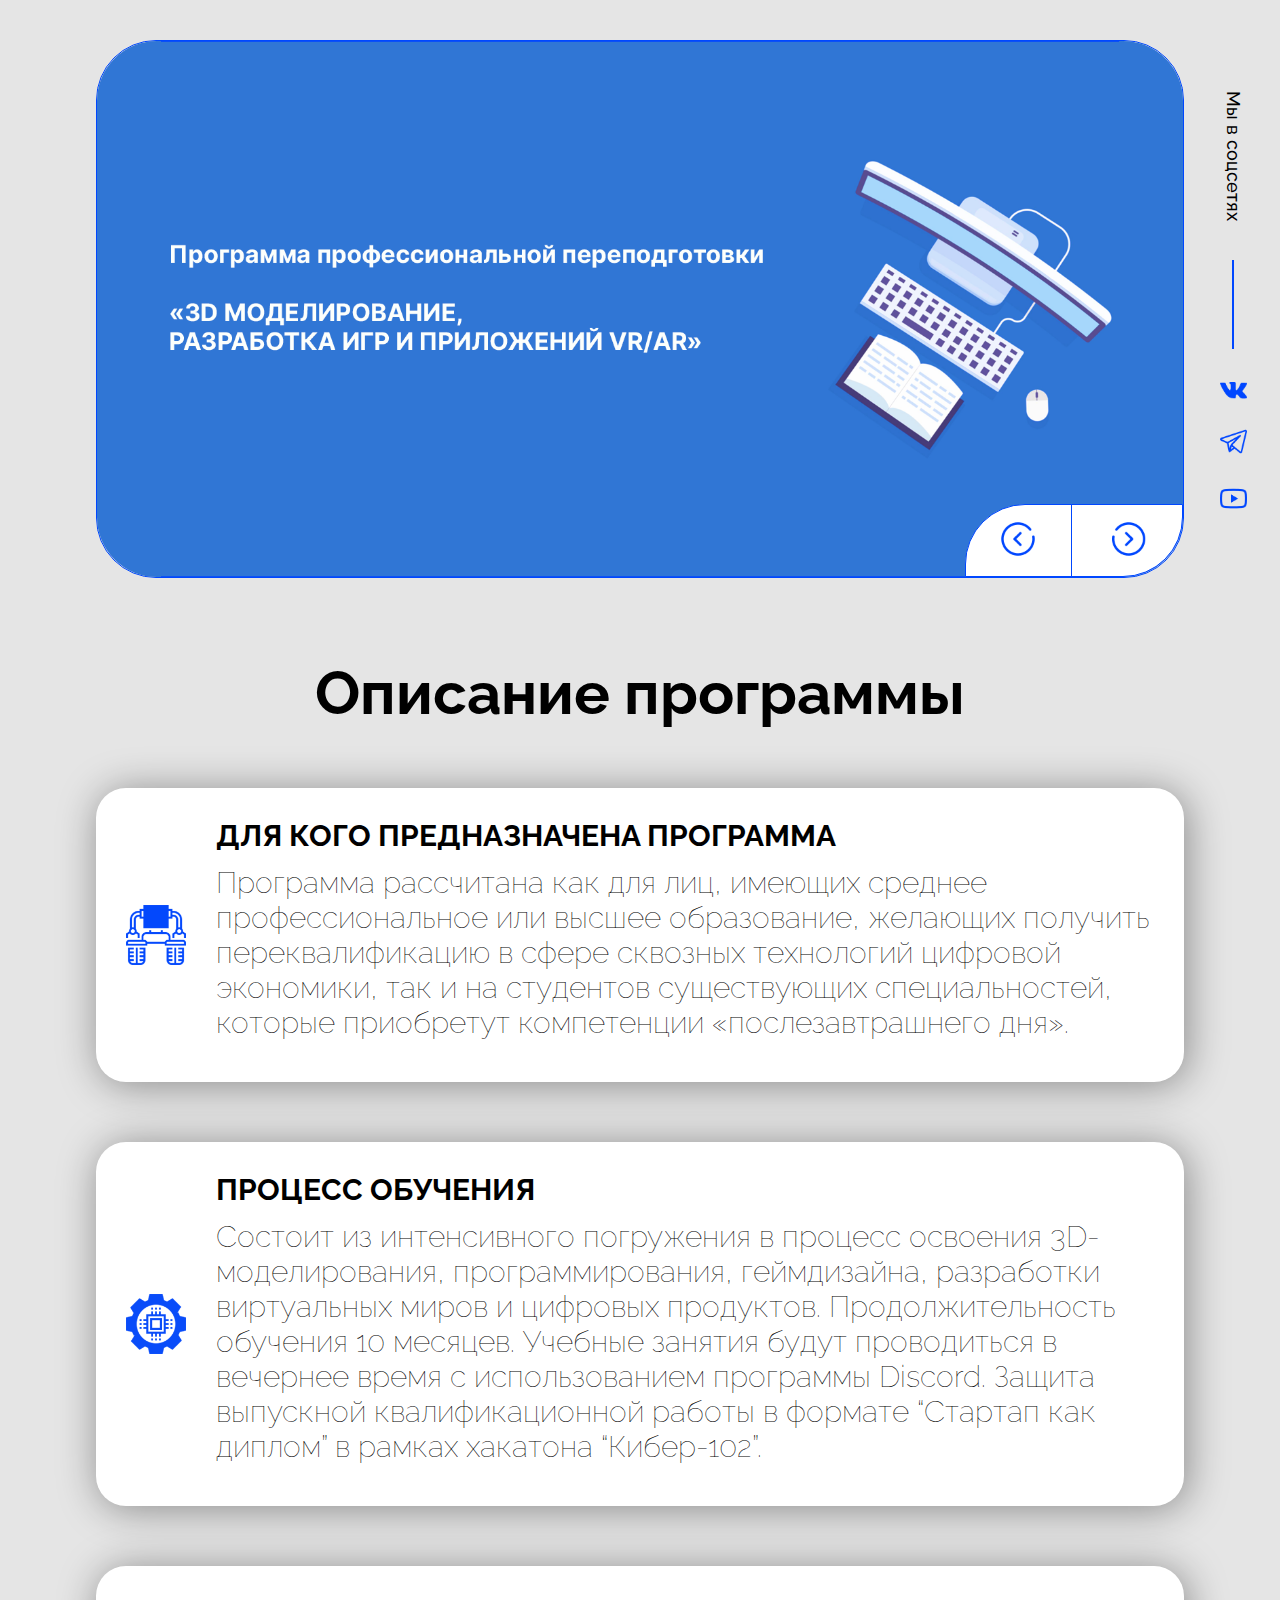
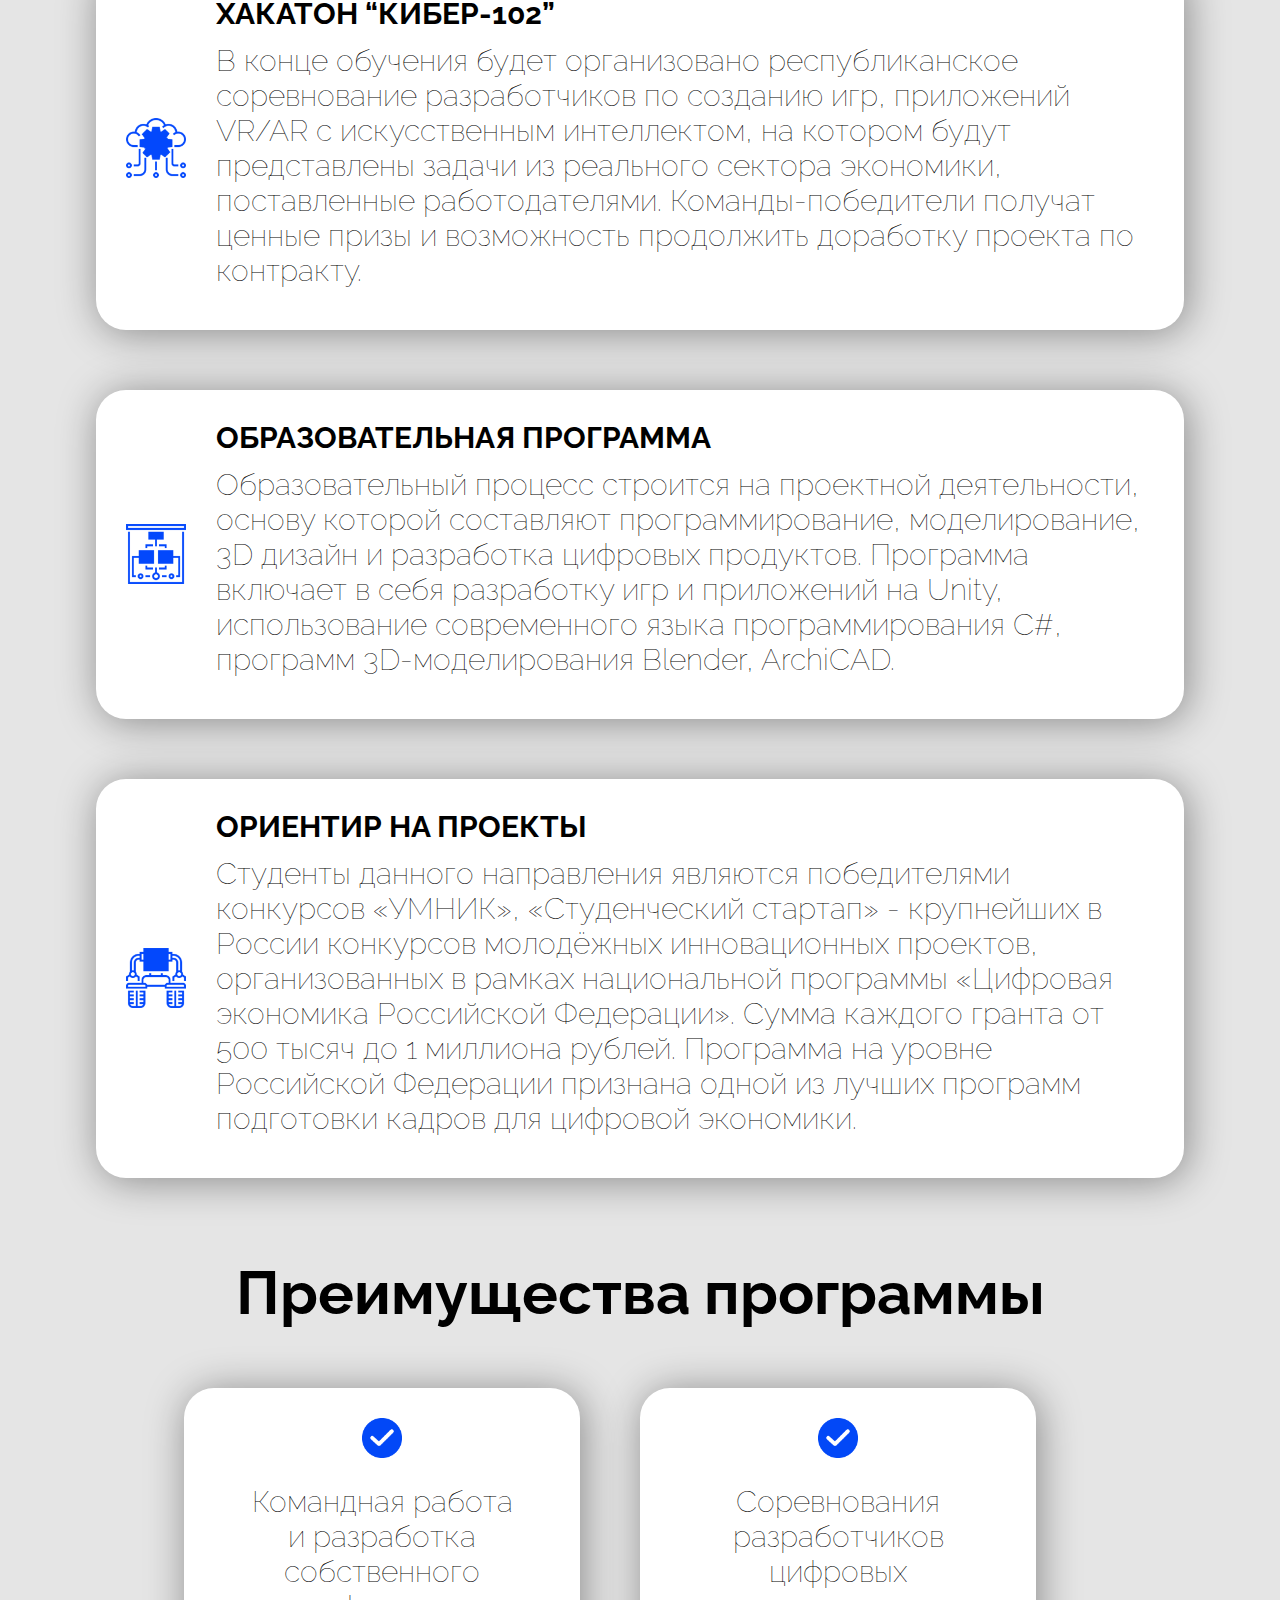
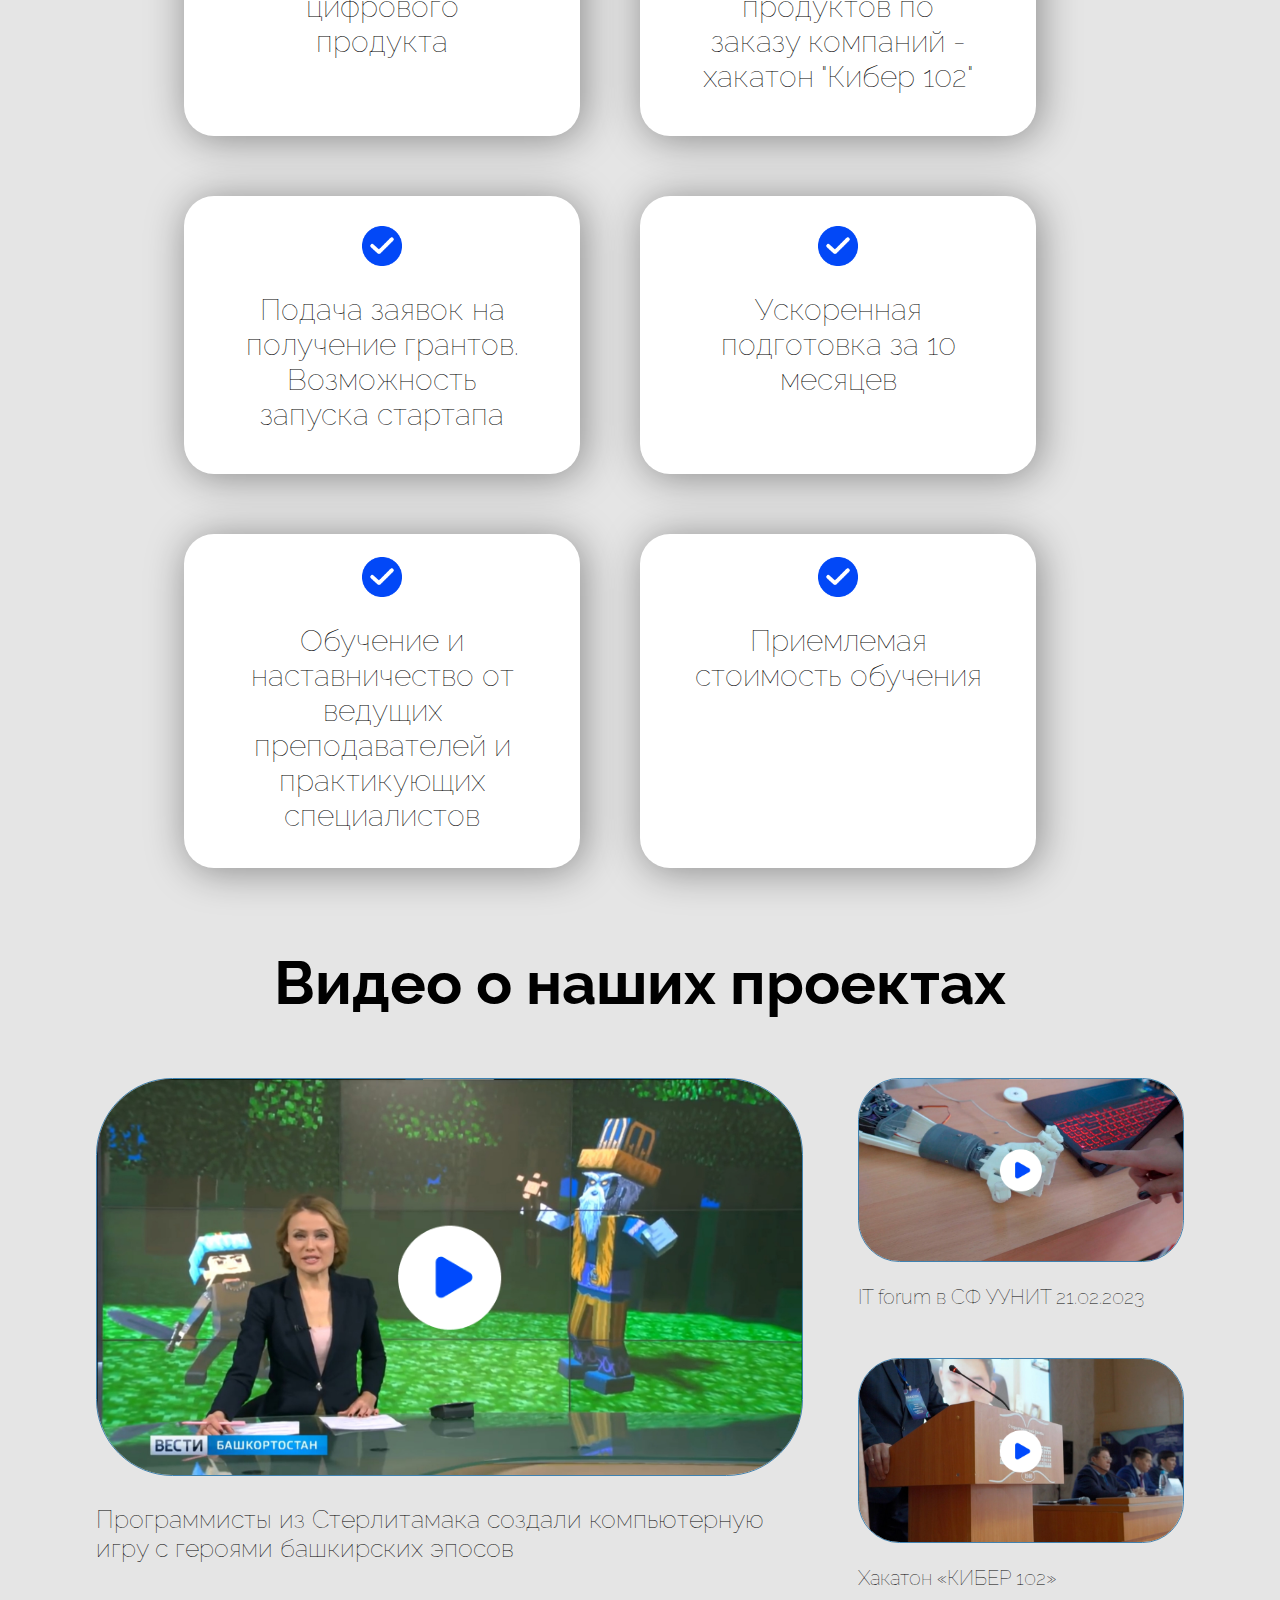
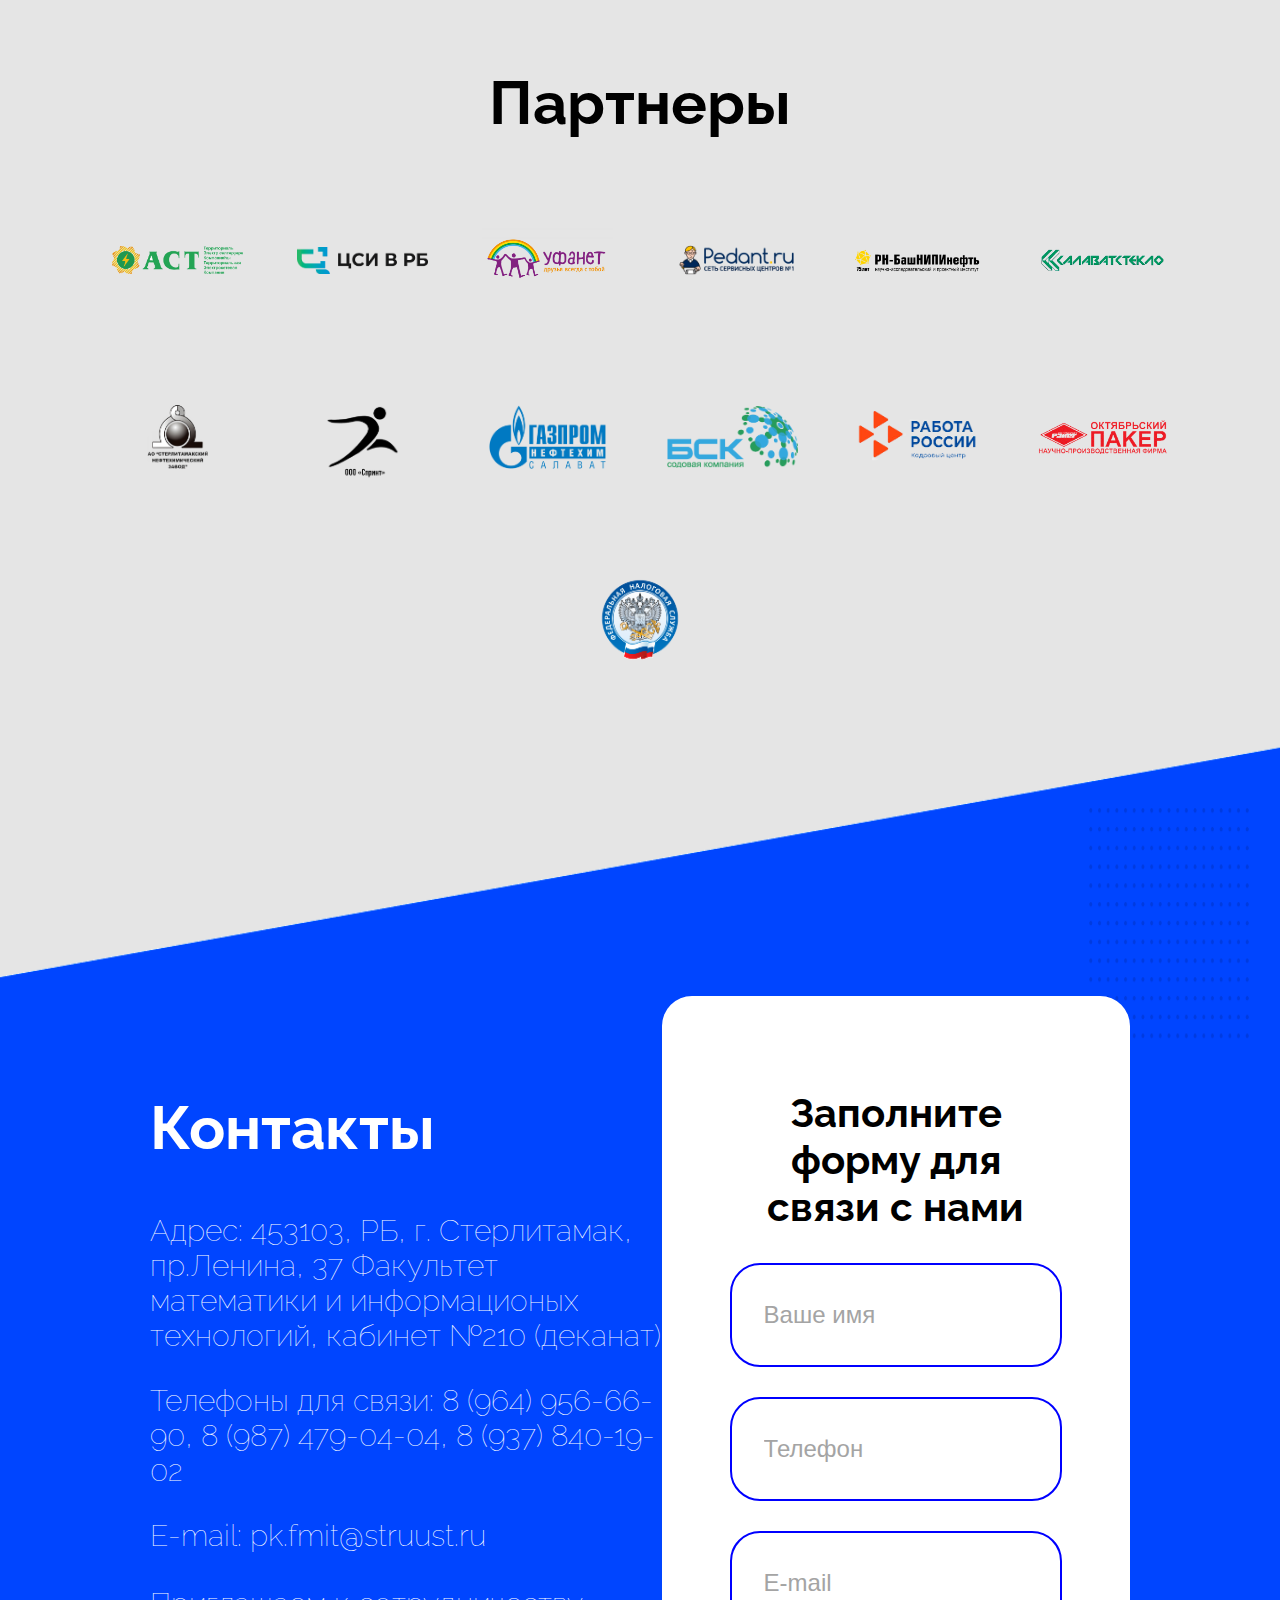
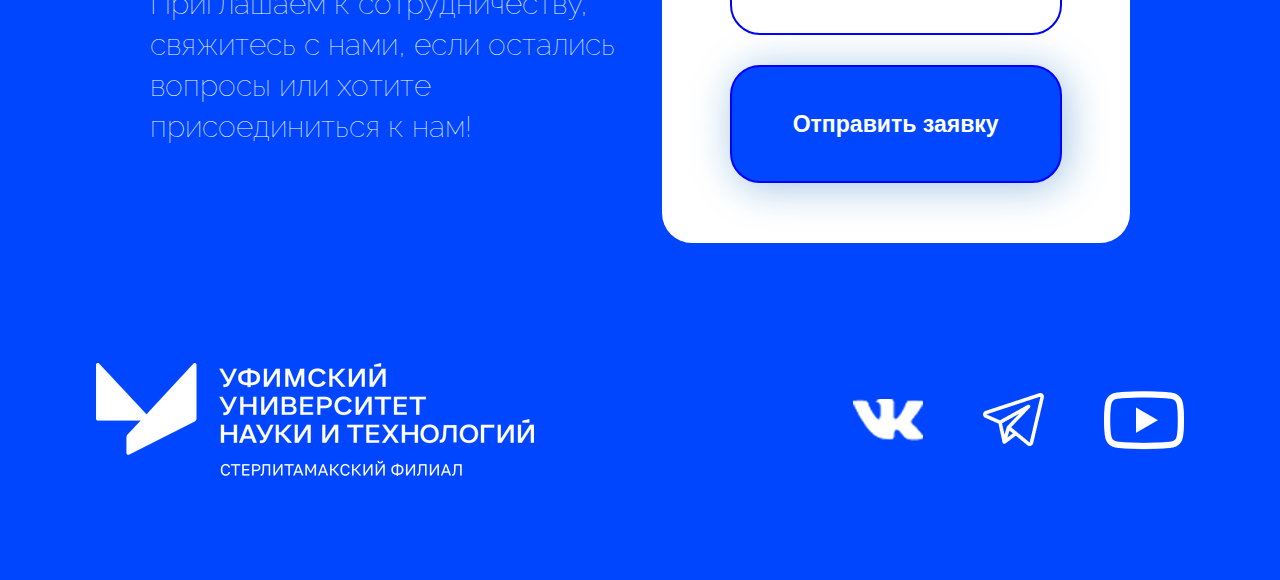
==== commit ac9397a8: "37" ====
--- a/src/main.html
+++ b/src/main.html
@@ -2,7 +2,11 @@
 <html lang="en">
 <head>
     <meta charset="UTF-8">
-    <title>Title</title>
+    <title>Программа профессиональной переподготовки «ЗD МОДЕЛИРОВАНИЕ, РАЗРАБОТКА ИГР И ПРИЛОЖЕНИИЙ VR/AR»</title>
+    <link rel="shortcut icon" href="images/socials/rsz_1ЦВЕТ.png"/>
+    <meta name="keywords" content="курс, сф, башгу, уунит, стерлитамакский филиал уфимского университета науки и технологий, стерлитамак, курсы, курсы повышения квалификации, руслан халикович">
+    <meta name="description" content="Диплом государственного образца УУНиТ - одного из самых крупных университетов РФ. Получи востребованную профессию - разработчик виртуальных миров. Компетенции в сфере 3D моделирования, разработки игр и приложений VR/AR.">
+    <meta http-equiv="content-language" content="ru">
     <link rel="stylesheet" href="style.css">
     <link rel="preconnect" href="https://fonts.googleapis.com">
     <link rel="preconnect" href="https://fonts.gstatic.com" crossorigin>
@@ -11,36 +15,35 @@
     <script src="videoplayer.js"></script>
 </head>
 <body>
-    <div class="wrapper">
-        <div class="player" data-volume-level="high">
-            <video class="video"    ></video>
-            <div class="controls">
-                <div class="controls-progress"><input type="range" class="progress" min="0" max="200" step="any" value="1"></div>
-                <div class="controls-buttons">
-                    <div class="controls-buttons-left">
-                        <div class="controls-play"><img class="controls-play-button" src="images/buttons/button-play.png"/></div>
-                        <div class="controls-sound">
-<!--                            <img class="controls-sound-button" src="images/buttons/sound_high.png"/>-->
-<!--                            <input type="range" class="controls-sound-progress" min="0" max="100" step="1" value="100">-->
-                            <button class="controls-sound-buttons">
-                                <img class="controls-sound-high" src="images/buttons/sound_high.png"/>
-                                <img class="controls-sound-low" src="images/buttons/sound_low.png"/>
-                                <img class="controls-sound-off" src="images/buttons/sound_off.png"/>
-                            </button>
-                            <div class="controls-sound-wrap">
-                                <input class="controls-sound-wrap-range" type="range" min="0" max="1" step="any" value="1">
-                            </div>
-                        </div>
-                    </div>
-                    <div class="controls-buttons-right">
-                        <div class="controls-time">00:00</div>
-                        <div class="controls-screen"><img class="controls-screen-button" src="images/buttons/video_frame_full.png"/></div>
-                    </div>
-                </div>
-            </div>
-        </div>
-    </div>
-
+<!--    <div class="wrapper">-->
+<!--        <div class="player" data-volume-level="high">-->
+<!--            <video class="video"    ></video>-->
+<!--            <div class="controls">-->
+<!--                <div class="controls-progress"><input type="range" class="progress" min="0" max="200" step="any" value="1"></div>-->
+<!--                <div class="controls-buttons">-->
+<!--                    <div class="controls-buttons-left">-->
+<!--                        <div class="controls-play"><img class="controls-play-button" src="images/buttons/button-play.png"/></div>-->
+<!--                        <div class="controls-sound">-->
+<!--&lt;!&ndash;                            <img class="controls-sound-button" src="images/buttons/sound_high.png"/>&ndash;&gt;-->
+<!--&lt;!&ndash;                            <input type="range" class="controls-sound-progress" min="0" max="100" step="1" value="100">&ndash;&gt;-->
+<!--                            <button class="controls-sound-buttons">-->
+<!--                                <img class="controls-sound-high" src="images/buttons/sound_high.png"/>-->
+<!--                                <img class="controls-sound-low" src="images/buttons/sound_low.png"/>-->
+<!--                                <img class="controls-sound-off" src="images/buttons/sound_off.png"/>-->
+<!--                            </button>-->
+<!--                            <div class="controls-sound-wrap">-->
+<!--                                <input class="controls-sound-wrap-range" type="range" min="0" max="1" step="any" value="1">-->
+<!--                            </div>-->
+<!--                        </div>-->
+<!--                    </div>-->
+<!--                    <div class="controls-buttons-right">-->
+<!--                        <div class="controls-time">00:00</div>-->
+<!--                        <div class="controls-screen"><img class="controls-screen-button" src="images/buttons/video_frame_full.png"/></div>-->
+<!--                    </div>-->
+<!--                </div>-->
+<!--            </div>-->
+<!--        </div>-->
+<!--    </div>-->
     <div class="gallery">
         <div class="gallery-wrapper">
             <div class="gallery-wrapper-left">
@@ -188,7 +191,6 @@
             </div>
         </div>
     </div>
-
     <div class="partners">
         <h1>Партнеры</h1>
         <div class="partners-content">
@@ -217,15 +219,15 @@
                     <p><span>E-mail:</span> pk.fmit@struust.ru</p>
                     <h3>Приглашаем к сотрудничеству, свяжитесь с нами, если остались вопросы или хотите присоединиться к нам!</h3>
                 </div>
-<!--                <div class="contacts-content-right">-->
-<!--                    <form>-->
-<!--                        <h2>Заполните форму для связи с нами</h2>-->
-<!--                        <input type="text" placeholder="Ваше имя"/>-->
-<!--                        <input type="tel" placeholder="Телефон"/>-->
-<!--                        <input type="email" placeholder="E-mail"/>-->
-<!--                        <input type="submit" value="Отправить заявку"/>-->
-<!--                    </form>-->
-<!--                </div>-->
+                <div class="contacts-content-right">
+                    <form>
+                        <h2>Заполните форму для связи с нами</h2>
+                        <input type="text" placeholder="Ваше имя"/>
+                        <input type="tel" placeholder="Телефон"/>
+                        <input type="email" placeholder="E-mail"/>
+                        <input type="submit" value="Отправить заявку"/>
+                    </form>
+                </div>
             </div>
         </div>
         <div class="footer">
@@ -233,10 +235,6 @@
                 <a href="https://uustr.ru" target="_blank">
                     <img src="images/socials/rsz_1БЕЛЫЙ.png"/>
                 </a>
-<!--                <div class="footer-left-title">-->
-<!--                    <p>УФИМСКИЙ УНИВЕРСИТЕТ НАУКИ И ТЕХНОЛОГИЙ</p>-->
-<!--                    <h3>СТЕРЛИТАМАКСИЙ ФИЛИАЛ</h3>-->
-<!--                </div>-->
             </div>
             <div class="footer-right">
                 <a href="https://vk.com/gdvrrb" target="_blank"><img src="images/socials/vk-icon-white1.png"/></a>
